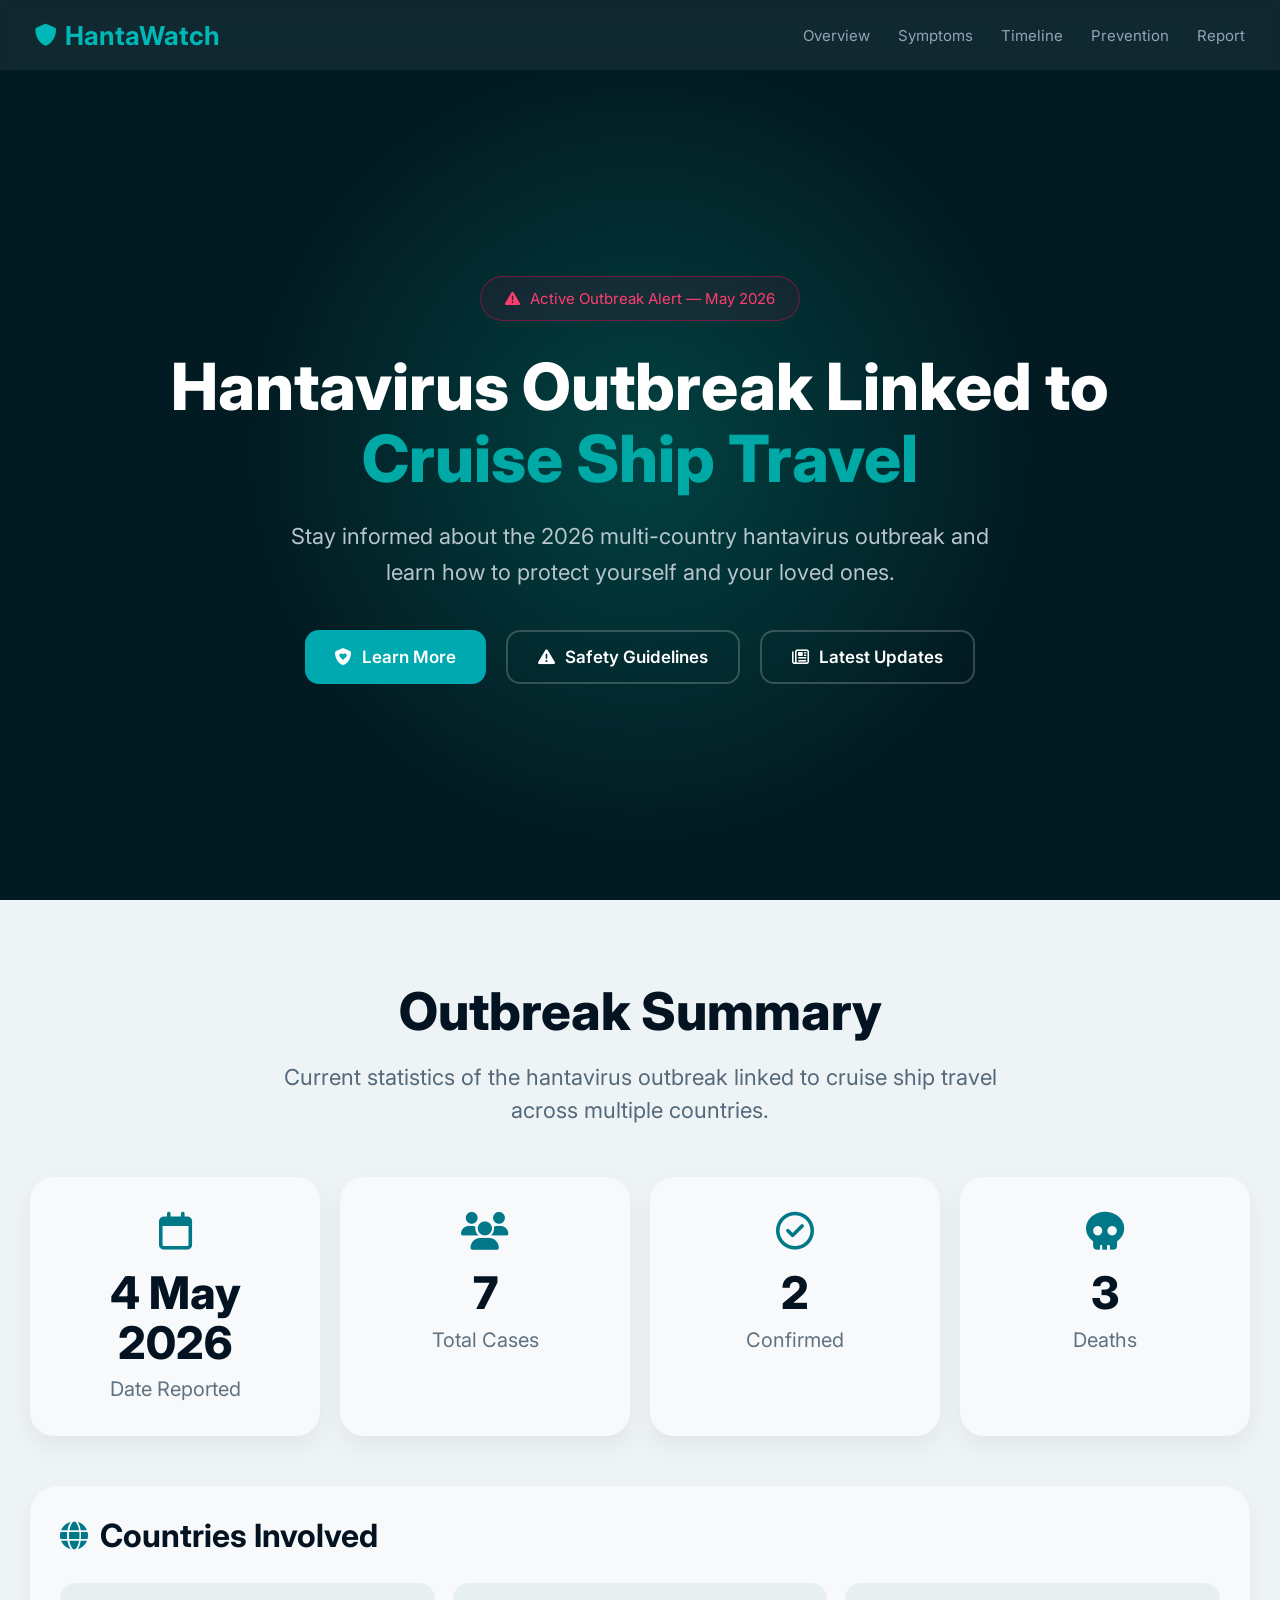
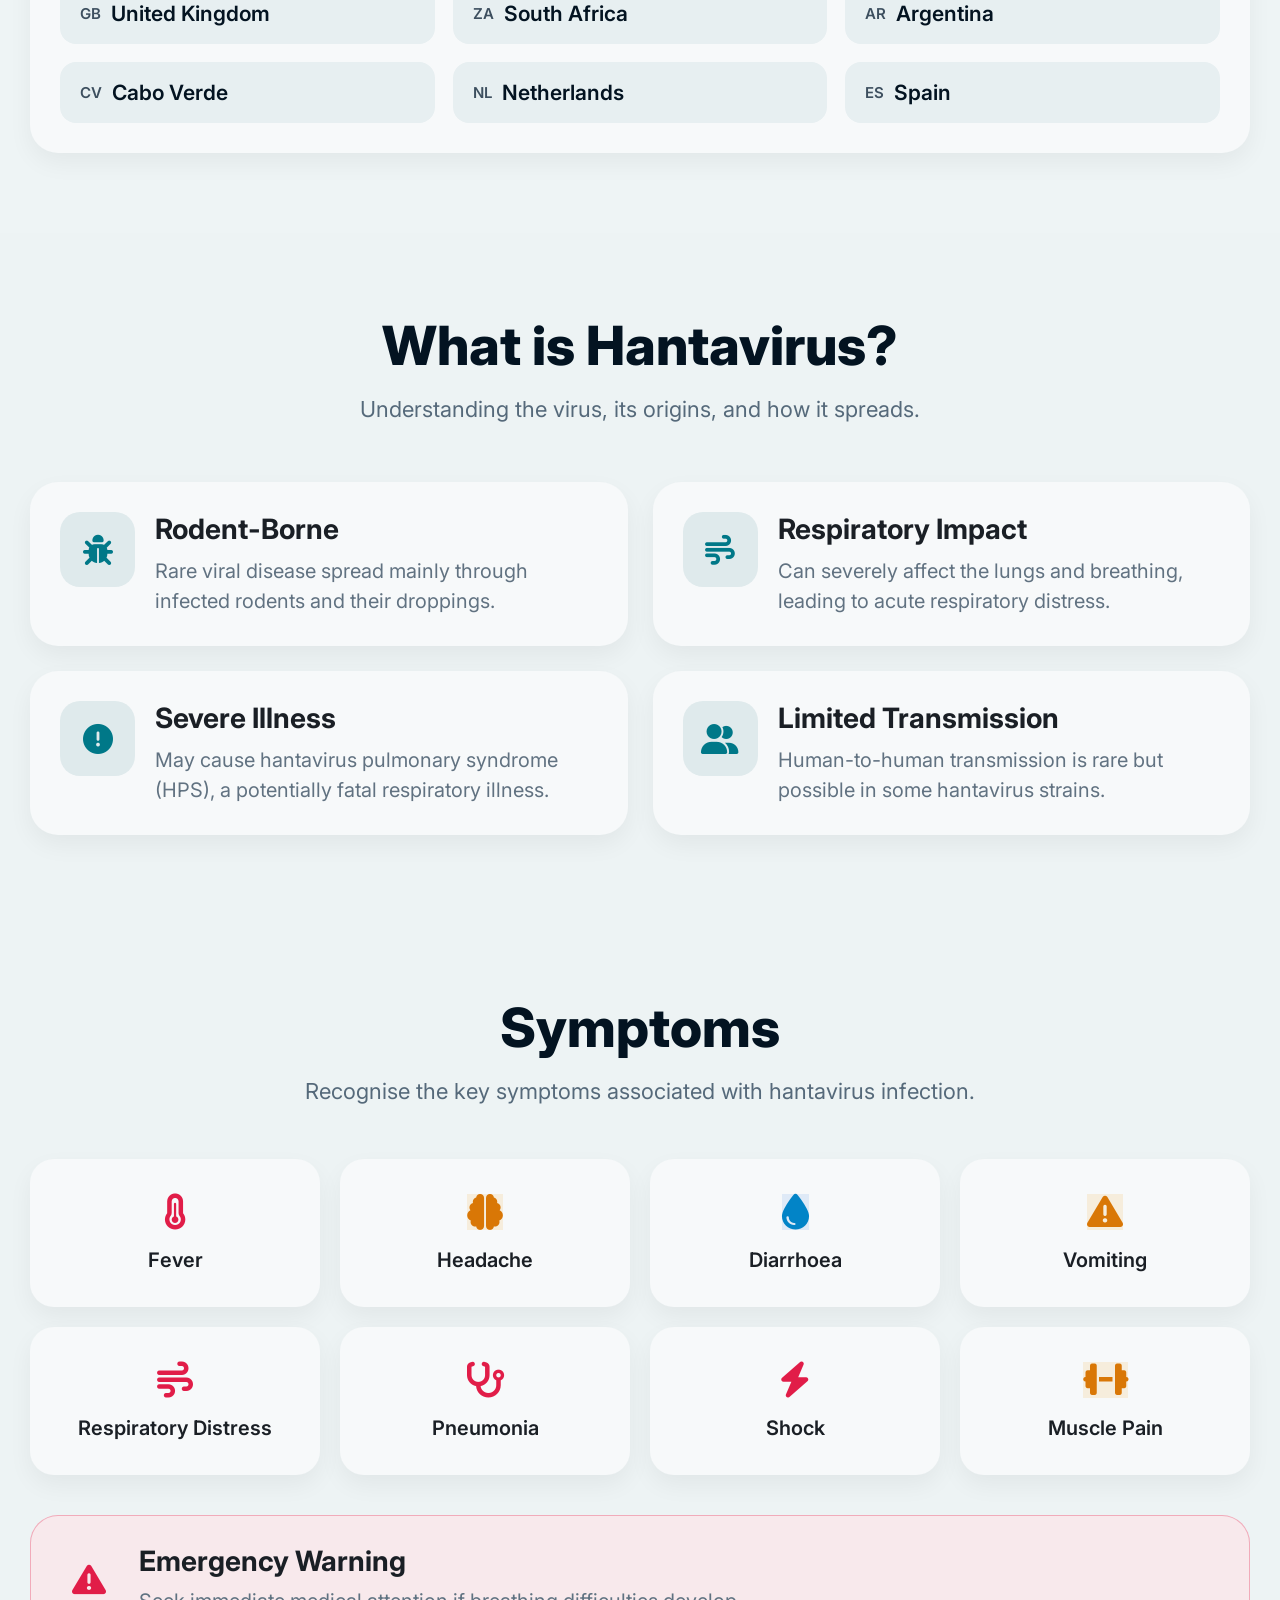
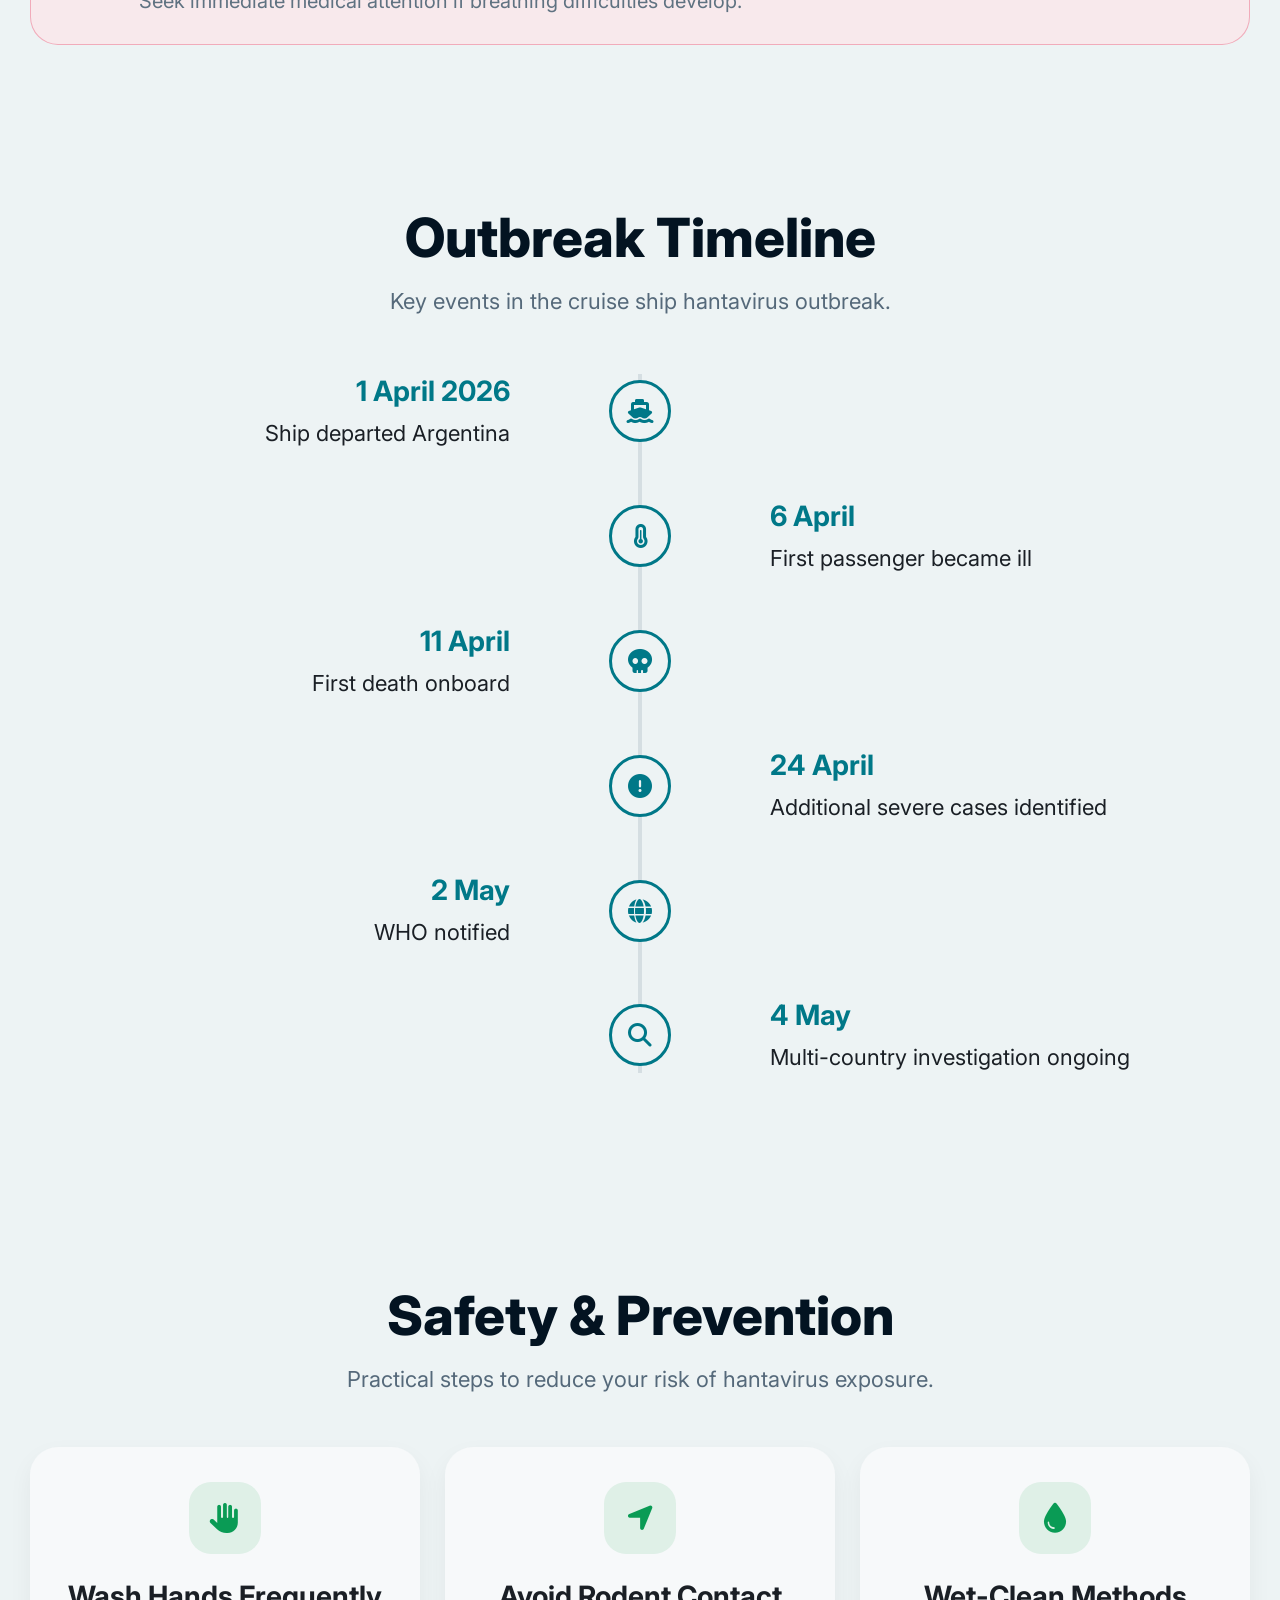
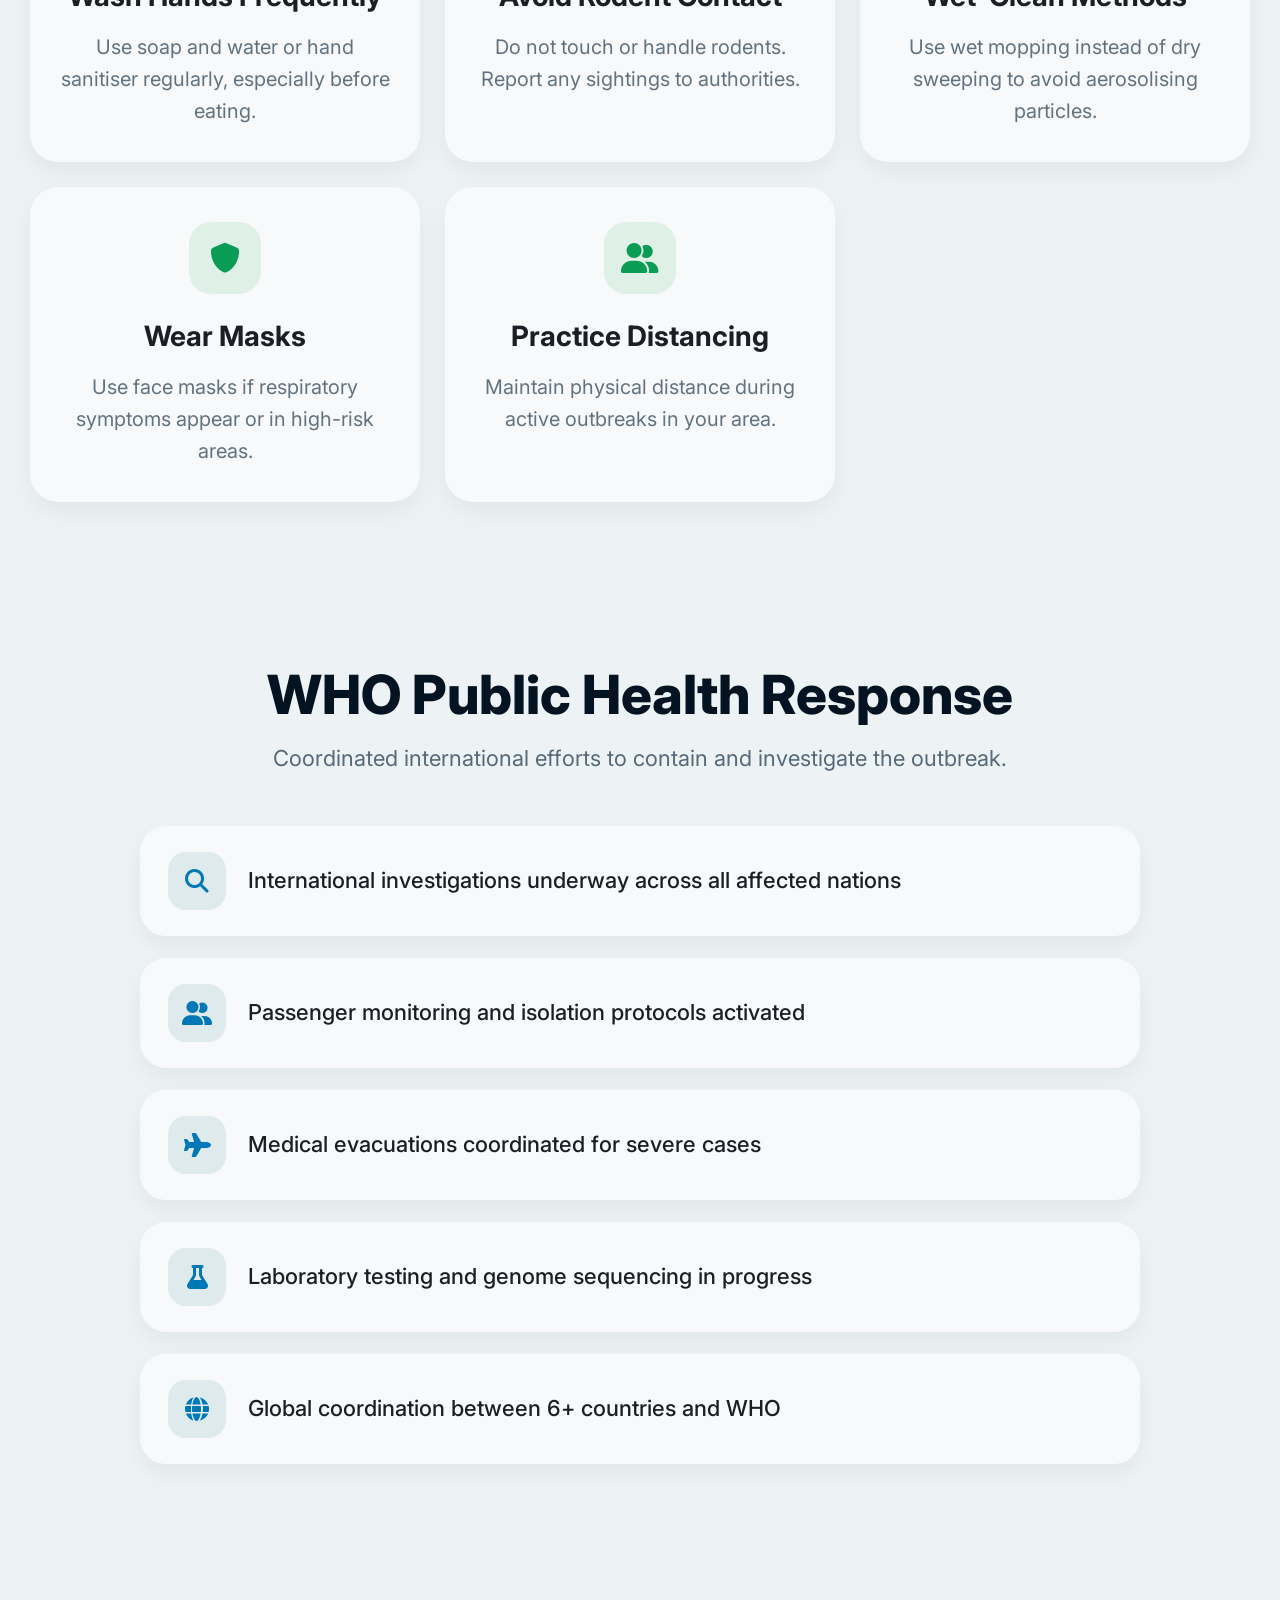
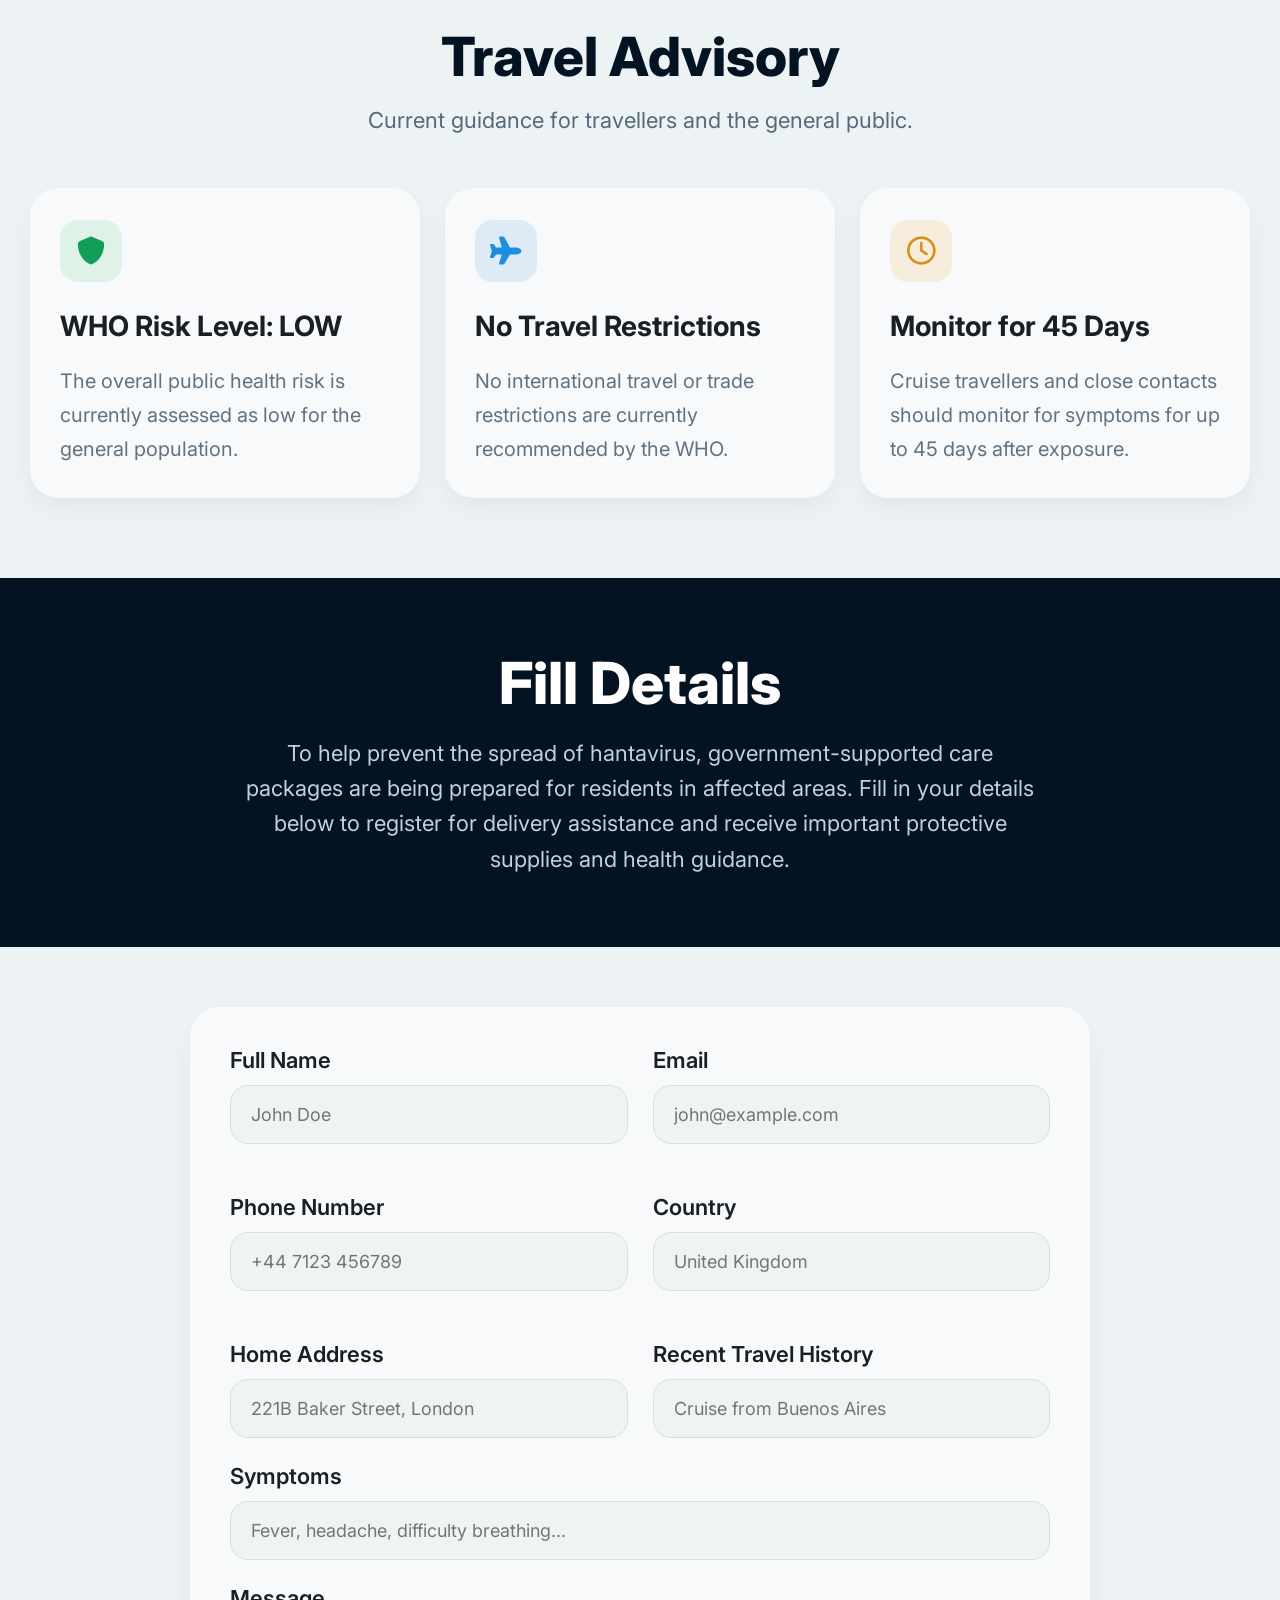
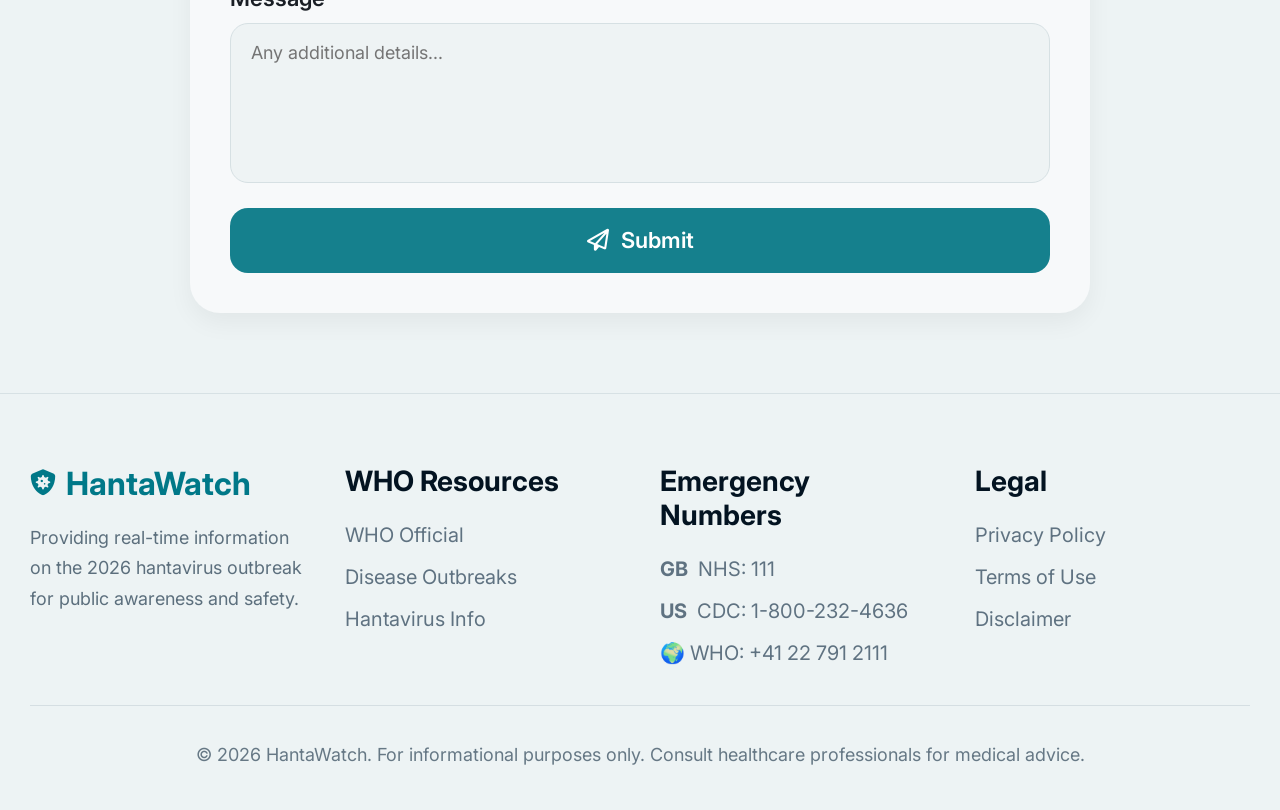
==== index.html @ ec029f3e "Add files via upload" ====
<!DOCTYPE html>
<html lang="en">
<head>
<meta charset="UTF-8" />
<meta name="viewport" content="width=device-width, initial-scale=1.0" />
<title>HantaWatch</title>

<link rel="stylesheet" href="styles.css">

<link rel="stylesheet"
href="https://cdnjs.cloudflare.com/ajax/libs/font-awesome/6.5.1/css/all.min.css"/>

</head>
<body>

<!-- HEADER -->
<header class="header">
    <div class="logo">
        <i class="fa-solid fa-shield"></i>
        <h2>HantaWatch</h2>
    </div>

    <nav class="navbar">
        <a href="#">Overview</a>
        <a href="#">Symptoms</a>
        <a href="#">Timeline</a>
        <a href="#">Prevention</a>
        <a href="#">Report</a>
    </nav>
</header>

<!-- HERO SECTION -->
<section class="hero">

    <div class="alert-box">
        <i class="fa-solid fa-triangle-exclamation"></i>
        Active Outbreak Alert — May 2026
    </div>

    <h1>
        Hantavirus Outbreak Linked to
        <span>Cruise Ship Travel</span>
    </h1>

    <p>
        Stay informed about the 2026 multi-country hantavirus outbreak and learn
        how to protect yourself and your loved ones.
    </p>

    <div class="hero-buttons">

        <button class="btn primary-btn">
            <i class="fa-solid fa-shield-heart"></i>
            Learn More
        </button>

        <button class="btn secondary-btn">
            <i class="fa-solid fa-triangle-exclamation"></i>
            Safety Guidelines
        </button>

        <button class="btn secondary-btn">
            <i class="fa-regular fa-newspaper"></i>
            Latest Updates
        </button>

    </div>

</section>
<!-- OUTBREAK SUMMARY SECTION -->
<section class="summary-section">

    <div class="section-title">
        <h1>Outbreak Summary</h1>
        <p>
            Current statistics of the hantavirus outbreak linked to cruise ship travel across multiple countries.
        </p>
    </div>

    <!-- STAT CARDS -->
    <div class="stats-container">

        <div class="stat-card">
            <i class="fa-regular fa-calendar"></i>
            <h2>4 May<br>2026</h2>
            <span>Date Reported</span>
        </div>

        <div class="stat-card">
            <i class="fa-solid fa-users"></i>
            <h2>7</h2>
            <span>Total Cases</span>
        </div>

        <div class="stat-card">
            <i class="fa-regular fa-circle-check"></i>
            <h2>2</h2>
            <span>Confirmed</span>
        </div>

        <div class="stat-card">
            <i class="fa-solid fa-skull"></i>
            <h2>3</h2>
            <span>Deaths</span>
        </div>

    </div>

    <!-- COUNTRIES -->
    <div class="countries-box">

        <div class="country-title">
            <i class="fa-solid fa-globe"></i>
            <h2>Countries Involved</h2>
        </div>

        <div class="countries-grid">

            <div class="country-card">
                <small>GB</small>
                United Kingdom
            </div>

            <div class="country-card">
                <small>ZA</small>
                South Africa
            </div>

            <div class="country-card">
                <small>AR</small>
                Argentina
            </div>

            <div class="country-card">
                <small>CV</small>
                Cabo Verde
            </div>

            <div class="country-card">
                <small>NL</small>
                Netherlands
            </div>

            <div class="country-card">
                <small>ES</small>
                Spain
            </div>

        </div>

    </div>

</section>

<!-- WHAT IS HANTAVIRUS SECTION -->
<section class="about-virus-section">

    <!-- TITLE -->
    <div class="virus-title">
        <h1>What is Hantavirus?</h1>
        <p>
            Understanding the virus, its origins, and how it spreads.
        </p>
    </div>

    <!-- INFO CARDS -->
    <div class="virus-grid">

        <!-- CARD 1 -->
        <div class="virus-card">

            <div class="virus-icon">
                <i class="fa-solid fa-bug"></i>
            </div>

            <div class="virus-content">
                <h2>Rodent-Borne</h2>
                <p>
                    Rare viral disease spread mainly through infected
                    rodents and their droppings.
                </p>
            </div>

        </div>

        <!-- CARD 2 -->
        <div class="virus-card">

            <div class="virus-icon">
                <i class="fa-solid fa-wind"></i>
            </div>

            <div class="virus-content">
                <h2>Respiratory Impact</h2>
                <p>
                    Can severely affect the lungs and breathing,
                    leading to acute respiratory distress.
                </p>
            </div>

        </div>

        <!-- CARD 3 -->
        <div class="virus-card">

            <div class="virus-icon">
                <i class="fa-solid fa-circle-exclamation"></i>
            </div>

            <div class="virus-content">
                <h2>Severe Illness</h2>
                <p>
                    May cause hantavirus pulmonary syndrome (HPS),
                    a potentially fatal respiratory illness.
                </p>
            </div>

        </div>

        <!-- CARD 4 -->
        <div class="virus-card">

            <div class="virus-icon">
                <i class="fa-solid fa-user-group"></i>
            </div>

            <div class="virus-content">
                <h2>Limited Transmission</h2>
                <p>
                    Human-to-human transmission is rare but
                    possible in some hantavirus strains.
                </p>
            </div>

        </div>

    </div>

</section>

<!-- SYMPTOMS SECTION -->
<section class="symptoms-section">

    <!-- TITLE -->
    <div class="symptoms-title">
        <h1>Symptoms</h1>
        <p>
            Recognise the key symptoms associated with hantavirus infection.
        </p>
    </div>

    <!-- SYMPTOMS GRID -->
    <div class="symptoms-grid">

        <!-- ITEM -->
        <div class="symptom-card">
            <i class="fa-solid fa-temperature-three-quarters red"></i>
            <h3>Fever</h3>
        </div>

        <div class="symptom-card">
            <i class="fa-solid fa-brain orange"></i>
            <h3>Headache</h3>
        </div>

        <div class="symptom-card">
            <i class="fa-solid fa-droplet blue"></i>
            <h3>Diarrhoea</h3>
        </div>

        <div class="symptom-card">
            <i class="fa-solid fa-triangle-exclamation orange"></i>
            <h3>Vomiting</h3>
        </div>

        <div class="symptom-card">
            <i class="fa-solid fa-wind red"></i>
            <h3>Respiratory Distress</h3>
        </div>

        <div class="symptom-card">
            <i class="fa-solid fa-stethoscope red"></i>
            <h3>Pneumonia</h3>
        </div>

        <div class="symptom-card">
            <i class="fa-solid fa-bolt red"></i>
            <h3>Shock</h3>
        </div>

        <div class="symptom-card">
            <i class="fa-solid fa-dumbbell orange"></i>
            <h3>Muscle Pain</h3>
        </div>

    </div>

    <!-- WARNING BOX -->
    <div class="warning-box">

        <div class="warning-icon">
            <i class="fa-solid fa-triangle-exclamation"></i>
        </div>

        <div class="warning-content">
            <h2>Emergency Warning</h2>
            <p>
                Seek immediate medical attention if breathing difficulties develop.
            </p>
        </div>

    </div>

</section>

<!-- TIMELINE SECTION -->
<section class="timeline-section">

    <!-- TITLE -->
    <div class="timeline-title">
        <h1>Outbreak Timeline</h1>
        <p>
            Key events in the cruise ship hantavirus outbreak.
        </p>
    </div>

    <!-- TIMELINE -->
    <div class="timeline">

        <!-- ITEM -->
        <div class="timeline-item left">
            <div class="timeline-content">
                <h3>1 April 2026</h3>
                <p>Ship departed Argentina</p>
            </div>

            <div class="timeline-icon">
                <i class="fa-solid fa-ship"></i>
            </div>
        </div>

        <!-- ITEM -->
        <div class="timeline-item right">

            <div class="timeline-icon">
                <i class="fa-solid fa-temperature-three-quarters"></i>
            </div>

            <div class="timeline-content">
                <h3>6 April</h3>
                <p>First passenger became ill</p>
            </div>

        </div>

        <!-- ITEM -->
        <div class="timeline-item left">

            <div class="timeline-content">
                <h3>11 April</h3>
                <p>First death onboard</p>
            </div>

            <div class="timeline-icon">
                <i class="fa-solid fa-skull"></i>
            </div>

        </div>

        <!-- ITEM -->
        <div class="timeline-item right">

            <div class="timeline-icon">
                <i class="fa-solid fa-circle-exclamation"></i>
            </div>

            <div class="timeline-content">
                <h3>24 April</h3>
                <p>Additional severe cases identified</p>
            </div>

        </div>

        <!-- ITEM -->
        <div class="timeline-item left">

            <div class="timeline-content">
                <h3>2 May</h3>
                <p>WHO notified</p>
            </div>

            <div class="timeline-icon">
                <i class="fa-solid fa-globe"></i>
            </div>

        </div>

        <!-- ITEM -->
        <div class="timeline-item right">

            <div class="timeline-icon">
                <i class="fa-solid fa-magnifying-glass"></i>
            </div>

            <div class="timeline-content">
                <h3>4 May</h3>
                <p>Multi-country investigation ongoing</p>
            </div>

        </div>

    </div>

</section>

<!-- SAFETY SECTION -->
<section class="safety-section">

    <!-- TITLE -->
    <div class="safety-title">
        <h1>Safety & Prevention</h1>
        <p>
            Practical steps to reduce your risk of hantavirus exposure.
        </p>
    </div>

    <!-- SAFETY GRID -->
    <div class="safety-grid">

        <!-- CARD -->
        <div class="safety-card">

            <div class="safety-icon">
                <i class="fa-solid fa-hand"></i>
            </div>

            <h2>Wash Hands Frequently</h2>

            <p>
                Use soap and water or hand sanitiser regularly,
                especially before eating.
            </p>

        </div>

        <!-- CARD -->
        <div class="safety-card">

            <div class="safety-icon">
                <i class="fa-solid fa-location-arrow"></i>
            </div>

            <h2>Avoid Rodent Contact</h2>

            <p>
                Do not touch or handle rodents.
                Report any sightings to authorities.
            </p>

        </div>

        <!-- CARD -->
        <div class="safety-card">

            <div class="safety-icon">
                <i class="fa-solid fa-droplet"></i>
            </div>

            <h2>Wet-Clean Methods</h2>

            <p>
                Use wet mopping instead of dry sweeping
                to avoid aerosolising particles.
            </p>

        </div>

        <!-- CARD -->
        <div class="safety-card">

            <div class="safety-icon">
                <i class="fa-solid fa-shield"></i>
            </div>

            <h2>Wear Masks</h2>

            <p>
                Use face masks if respiratory symptoms
                appear or in high-risk areas.
            </p>

        </div>

        <!-- CARD -->
        <div class="safety-card">

            <div class="safety-icon">
                <i class="fa-solid fa-user-group"></i>
            </div>

            <h2>Practice Distancing</h2>

            <p>
                Maintain physical distance during
                active outbreaks in your area.
            </p>

        </div>

    </div>

</section>

<!-- WHO RESPONSE SECTION -->
<section class="response-section">

    <!-- TITLE -->
    <div class="response-title">
        <h1>WHO Public Health Response</h1>
        <p>
            Coordinated international efforts to contain and investigate the outbreak.
        </p>
    </div>

    <!-- RESPONSE LIST -->
    <div class="response-list">

        <!-- ITEM -->
        <div class="response-card">

            <div class="response-icon">
                <i class="fa-solid fa-magnifying-glass"></i>
            </div>

            <p>
                International investigations underway across all affected nations
            </p>

        </div>

        <!-- ITEM -->
        <div class="response-card">

            <div class="response-icon">
                <i class="fa-solid fa-user-group"></i>
            </div>

            <p>
                Passenger monitoring and isolation protocols activated
            </p>

        </div>

        <!-- ITEM -->
        <div class="response-card">

            <div class="response-icon">
                <i class="fa-solid fa-plane"></i>
            </div>

            <p>
                Medical evacuations coordinated for severe cases
            </p>

        </div>

        <!-- ITEM -->
        <div class="response-card">

            <div class="response-icon">
                <i class="fa-solid fa-flask"></i>
            </div>

            <p>
                Laboratory testing and genome sequencing in progress
            </p>

        </div>

        <!-- ITEM -->
        <div class="response-card">

            <div class="response-icon">
                <i class="fa-solid fa-globe"></i>
            </div>

            <p>
                Global coordination between 6+ countries and WHO
            </p>

        </div>

    </div>

</section>

<!-- TRAVEL ADVISORY SECTION -->
<section class="travel-section">

    <!-- TITLE -->
    <div class="travel-title">
        <h1>Travel Advisory</h1>
        <p>
            Current guidance for travellers and the general public.
        </p>
    </div>

    <!-- GRID -->
    <div class="travel-grid">

        <!-- CARD -->
        <div class="travel-card">

            <div class="travel-icon green">
                <i class="fa-solid fa-shield"></i>
            </div>

            <h2>WHO Risk Level: LOW</h2>

            <p>
                The overall public health risk is currently assessed as low
                for the general population.
            </p>

        </div>

        <!-- CARD -->
        <div class="travel-card">

            <div class="travel-icon blue">
                <i class="fa-solid fa-plane"></i>
            </div>

            <h2>No Travel Restrictions</h2>

            <p>
                No international travel or trade restrictions are currently
                recommended by the WHO.
            </p>

        </div>

        <!-- CARD -->
        <div class="travel-card">

            <div class="travel-icon orange">
                <i class="fa-regular fa-clock"></i>
            </div>

            <h2>Monitor for 45 Days</h2>

            <p>
                Cruise travellers and close contacts should monitor for
                symptoms for up to 45 days after exposure.
            </p>

        </div>

    </div>

</section>

<!-- REPORT SECTION -->
<section class="report-section">

    <!-- BLACK HEADER -->
    <div class="report-header">
        <h1>Fill Details</h1>
        <p>
    To help prevent the spread of hantavirus, government-supported
    care packages are being prepared for residents in affected areas.
    Fill in your details below to register for delivery assistance
    and receive important protective supplies and health guidance.
</p>
    </div>

    <!-- FORM BOX -->
    <div class="report-form-box">

        <form>

           <div class="input-grid">

    <!-- INPUT -->
    <div class="input-box">
        <label>Full Name</label>
        <input type="text" placeholder="John Doe">
    </div>

    <!-- INPUT -->
    <div class="input-box">
        <label>Email</label>
        <input type="email" placeholder="john@example.com">
    </div>

    <!-- INPUT -->
    <div class="input-box">
        <label>Phone Number</label>
        <input type="tel" placeholder="+44 7123 456789">
    </div>

    <!-- INPUT -->
    <div class="input-box">
        <label>Country</label>
        <input type="text" placeholder="United Kingdom">
    </div>

    <!-- INPUT -->
    <div class="input-box full-width">
        <label>Home Address</label>
        <input type="text" placeholder="221B Baker Street, London">
    </div>

    <!-- INPUT -->
    <div class="input-box full-width">
        <label>Recent Travel History</label>
        <input type="text" placeholder="Cruise from Buenos Aires">
    </div>

</div>

            <!-- SYMPTOMS -->
            <div class="input-box full-width">
                <label>Symptoms</label>
                <input type="text"
                placeholder="Fever, headache, difficulty breathing...">
            </div>

            <!-- MESSAGE -->
            <div class="input-box full-width">
                <label>Message</label>
                <textarea
                placeholder="Any additional details..."></textarea>
            </div>

            <!-- BUTTON -->
            <button type="submit" class="report-btn">
                <i class="fa-regular fa-paper-plane"></i>
                Submit
            </button>

        </form>

    </div>

</section>

<!-- ================= FOOTER ================= -->

<footer class="footer">

    <div class="footer-top">

        <!-- ABOUT -->

        <div class="footer-column footer-about">

            <div class="footer-logo">
                <i class="fa-solid fa-shield-virus"></i>
                <h2>HantaWatch</h2>
            </div>

            <p>
                Providing real-time information on the 2026 hantavirus outbreak
                for public awareness and safety.
            </p>

        </div>

        <!-- WHO RESOURCES -->

        <div class="footer-column">

            <h3>WHO Resources</h3>

            <div class="footer-links">
                <a href="#">WHO Official</a>
                <a href="#">Disease Outbreaks</a>
                <a href="#">Hantavirus Info</a>
            </div>

        </div>

        <!-- EMERGENCY -->

        <div class="footer-column">

            <h3>Emergency Numbers</h3>

            <div class="footer-contact">
                <p><strong>GB</strong> NHS: 111</p>
                <p><strong>US</strong> CDC: 1-800-232-4636</p>
                <p>🌍 WHO: +41 22 791 2111</p>
            </div>

        </div>

        <!-- LEGAL -->

        <div class="footer-column">

            <h3>Legal</h3>

            <div class="footer-links">
                <a href="#">Privacy Policy</a>
                <a href="#">Terms of Use</a>
                <a href="#">Disclaimer</a>
            </div>

        </div>

    </div>

    <!-- BOTTOM -->

    <div class="footer-bottom">

        <p>
            © 2026 HantaWatch. For informational purposes only.
            Consult healthcare professionals for medical advice.
        </p>

    </div>

</footer>

</body>
</html>
---- styles.css ----
/* ===== FULL WEBSITE SMALLER CLEAN VERSION ===== */

@import url('https://fonts.googleapis.com/css2?family=Inter:wght@300;400;500;600;700;800&display=swap');

*{
    margin:0;
    padding:0;
    box-sizing:border-box;
    font-family:'Inter', sans-serif;
    scroll-behavior:smooth;
}

body{
    background:#021b22;
    color:white;
}

/* ================= GLOBAL TITLES ================= */

.section-title h1,
.virus-title h1,
.symptoms-title h1,
.timeline-title h1,
.safety-title h1,
.response-title h1,
.travel-title h1{
    font-size:42px;
}

.section-title p,
.virus-title p,
.symptoms-title p,
.timeline-title p,
.safety-title p,
.response-title p,
.travel-title p{
    font-size:17px;
}

/* ================= HERO ================= */

.hero h1{
    font-size:52px;
}

.hero p{
    font-size:18px;
}

.alert-box{
    font-size:14px;
}

.btn{
    font-size:15px;
    padding:14px 26px;
}

/* ================= SUMMARY ================= */

.stat-card{
    padding:28px 18px;
}

.stat-card h2{
    font-size:34px;
}

.stat-card span{
    font-size:16px;
}

.country-title h2{
    font-size:26px;
}

.country-card{
    font-size:17px;
    padding:15px 18px;
}

.country-card small{
    font-size:13px;
}

/* ================= ABOUT VIRUS ================= */

.virus-card{
    padding:25px;
}

.virus-content h2{
    font-size:22px;
}

.virus-content p{
    font-size:16px;
}

.virus-icon{
    min-width:65px;
    height:65px;
}

.virus-icon i{
    font-size:24px;
}

/* ================= SYMPTOMS ================= */

.symptom-card{
    padding:28px 18px;
}

.symptom-card h3{
    font-size:17px;
}

.symptom-card i{
    font-size:28px;
}

.warning-content h2{
    font-size:22px;
}

.warning-content p{
    font-size:16px;
}

/* ================= TIMELINE ================= */

.timeline-content h3{
    font-size:21px;
}

.timeline-content p{
    font-size:16px;
}

.timeline-icon{
    width:55px;
    height:55px;
}

.timeline-icon i{
    font-size:20px;
}

/* ================= SAFETY ================= */

.safety-card{
    padding:28px 22px;
}

.safety-card h2{
    font-size:21px;
}

.safety-card p{
    font-size:16px;
}

.safety-icon{
    width:62px;
    height:62px;
}

.safety-icon i{
    font-size:24px;
}

/* ================= RESPONSE ================= */

.response-card{
    padding:22px 24px;
}

.response-card p{
    font-size:17px;
}

.response-icon{
    min-width:52px;
    height:52px;
}

.response-icon i{
    font-size:20px;
}

/* ================= TRAVEL ================= */

.travel-card{
    padding:26px 22px;
}

.travel-card h2{
    font-size:21px;
}

.travel-card p{
    font-size:16px;
}

.travel-icon{
    width:55px;
    height:55px;
}

.travel-icon i{
    font-size:22px;
}

/* ================= REPORT ================= */

.report-header h1{
    font-size:42px;
}

.report-header p{
    font-size:17px;
}

.input-box label{
    font-size:17px;
}

.input-box input,
.input-box textarea{
    font-size:15px;
    padding:15px 16px;
}

.report-btn{
    height:58px;
    font-size:18px;
}

/* ================= MOBILE ================= */

@media(max-width:768px){

    .hero h1{
        font-size:34px;
    }

    .section-title h1,
    .virus-title h1,
    .symptoms-title h1,
    .timeline-title h1,
    .safety-title h1,
    .response-title h1,
    .travel-title h1,
    .report-header h1{
        font-size:30px;
    }

    .hero p,
    .section-title p,
    .virus-title p,
    .symptoms-title p,
    .timeline-title p,
    .safety-title p,
    .response-title p,
    .travel-title p,
    .report-header p{
        font-size:15px;
    }

    .stat-card h2{
        font-size:30px;
    }

    .country-title h2{
        font-size:22px;
    }

    .virus-content h2,
    .warning-content h2,
    .safety-card h2,
    .travel-card h2{
        font-size:19px;
    }

    .virus-content p,
    .warning-content p,
    .timeline-content p,
    .response-card p,
    .safety-card p,
    .travel-card p{
        font-size:15px;
    }

}

/* ================= HEADER ================= */

.header{
    position:fixed;
    top:0;
    left:0;
    width:100%;
    height:70px;
    padding:0 35px;
    background:rgba(255,255,255,0.06);
    backdrop-filter:blur(10px);
    display:flex;
    justify-content:space-between;
    align-items:center;
    z-index:1000;
}

.logo{
    display:flex;
    align-items:center;
    gap:8px;
}

.logo i{
    color:#00b7b7;
    font-size:22px;
}

.logo h2{
    color:#00b7b7;
    font-size:26px;
    font-weight:700;
}

.navbar{
    display:flex;
    gap:28px;
}

.navbar a{
    text-decoration:none;
    color:#94a3b8;
    font-size:15px;
    transition:0.3s;
}

.navbar a:hover{
    color:white;
}

/* ================= HERO SECTION ================= */

.hero{
    min-height:100vh;
    width:100%;
    display:flex;
    flex-direction:column;
    justify-content:center;
    align-items:center;
    text-align:center;
    padding:110px 20px 50px;

    background:
    radial-gradient(circle at center,
    rgba(0,180,160,0.25),
    transparent 50%),
    #021b22;
}

/* ALERT BOX */

.alert-box{
    padding:12px 24px;
    border:1px solid rgba(255,0,80,0.4);
    background:rgba(255,0,80,0.08);
    border-radius:40px;
    color:#ff3d6e;
    font-size:15px;
    margin-bottom:30px;
    display:flex;
    align-items:center;
    gap:10px;
}

/* HERO TITLE */

.hero h1{
    font-size:65px;
    line-height:1.1;
    max-width:950px;
    font-weight:800;
    margin-bottom:25px;
}

.hero h1 span{
    display:block;
    color:#00a9a5;
}

/* HERO TEXT */

.hero p{
    max-width:720px;
    color:#b8c5cc;
    font-size:22px;
    line-height:1.6;
    margin-bottom:40px;
}

/* HERO BUTTONS */

.hero-buttons{
    display:flex;
    gap:20px;
    flex-wrap:wrap;
    justify-content:center;
}

.btn{
    padding:15px 30px;
    border-radius:14px;
    border:none;
    font-size:17px;
    font-weight:600;
    cursor:pointer;
    transition:0.3s;
    display:flex;
    align-items:center;
    gap:10px;
}

.primary-btn{
    background:#00a9b0;
    color:white;
}

.primary-btn:hover{
    transform:translateY(-4px);
    background:#00c8d0;
}

.secondary-btn{
    background:transparent;
    color:white;
    border:2px solid rgba(255,255,255,0.2);
}

.secondary-btn:hover{
    background:rgba(255,255,255,0.08);
    transform:translateY(-4px);
}

/* ================= SUMMARY SECTION ================= */

.summary-section{
    width:100%;
    background:#eef4f5;
    padding:80px 30px;
}

/* TITLE */

.section-title{
    text-align:center;
    margin-bottom:50px;
}

.section-title h1{
    font-size:52px;
    color:#031321;
    margin-bottom:18px;
    font-weight:800;
}

.section-title p{
    max-width:720px;
    margin:auto;
    color:#53687a;
    font-size:22px;
    line-height:1.5;
}

/* STATS */

.stats-container{
    display:grid;
    grid-template-columns:repeat(4,1fr);
    gap:20px;
    margin-bottom:50px;
}

/* CARD */

.stat-card{
    background:#f7f9fa;
    border-radius:24px;
    padding:35px 20px;
    text-align:center;
    box-shadow:0 10px 25px rgba(0,0,0,0.06);
    transition:0.3s;
}

.stat-card:hover{
    transform:translateY(-8px);
}

.stat-card i{
    font-size:38px;
    color:#007888;
    margin-bottom:18px;
}

.stat-card h2{
    font-size:45px;
    line-height:1.1;
    color:#031321;
    margin-bottom:10px;
    font-weight:800;
}

.stat-card span{
    color:#5f7281;
    font-size:20px;
}

/* COUNTRIES BOX */

.countries-box{
    background:#f7f9fa;
    border-radius:28px;
    padding:30px;
    box-shadow:0 10px 25px rgba(0,0,0,0.05);
}

/* COUNTRY TITLE */

.country-title{
    display:flex;
    align-items:center;
    gap:12px;
    margin-bottom:28px;
}

.country-title i{
    font-size:28px;
    color:#007888;
}

.country-title h2{
    font-size:32px;
    color:#031321;
}

/* COUNTRIES GRID */

.countries-grid{
    display:grid;
    grid-template-columns:repeat(3,1fr);
    gap:18px;
}

/* COUNTRY CARD */

.country-card{
    background:#e7eff1;
    padding:18px 20px;
    border-radius:16px;
    font-size:21px;
    font-weight:600;
    color:#031321;
    display:flex;
    align-items:center;
    gap:10px;
    transition:0.3s;
}

.country-card:hover{
    transform:scale(1.02);
}

.country-card small{
    font-size:15px;
    color:#3d4f5f;
}

/* ================= ABOUT VIRUS SECTION ================= */

.about-virus-section{
    width:100%;
    background:#edf3f4;
    padding:80px 30px;
}

/* TITLE */

.virus-title{
    text-align:center;
    margin-bottom:60px;
}

.virus-title h1{
    font-size:54px;
    color:#031321;
    font-weight:800;
    margin-bottom:18px;
}

.virus-title p{
    font-size:22px;
    color:#55697a;
}

/* GRID */

.virus-grid{
    display:grid;
    grid-template-columns:repeat(2,1fr);
    gap:25px;
}

/* CARD */

.virus-card{
    background:#f7f9fa;
    border-radius:28px;
    padding:30px;
    display:flex;
    align-items:flex-start;
    gap:20px;
    transition:0.3s;
    box-shadow:0 10px 25px rgba(0,0,0,0.05);
}

.virus-card:hover{
    transform:translateY(-8px);
}

/* ICON */

.virus-icon{
    min-width:75px;
    height:75px;
    border-radius:20px;
    background:#dfeaec;
    display:flex;
    justify-content:center;
    align-items:center;
}

.virus-icon i{
    font-size:30px;
    color:#007888;
}

/* CONTENT */

.virus-content h2{
    font-size:28px;
    color:#1a1f25;
    margin-bottom:10px;
    font-weight:700;
}

.virus-content p{
    font-size:20px;
    line-height:1.5;
    color:#617281;
}

/* ================= RESPONSIVE ================= */

@media(max-width:1100px){

    .stats-container{
        grid-template-columns:repeat(2,1fr);
    }

    .countries-grid{
        grid-template-columns:repeat(2,1fr);
    }

    .virus-grid{
        grid-template-columns:1fr;
    }

}

@media(max-width:768px){

    .header{
        padding:0 20px;
    }

    .navbar{
        display:none;
    }

    .hero h1{
        font-size:40px;
    }

    .hero p{
        font-size:17px;
    }

    .btn{
        width:100%;
        justify-content:center;
        font-size:15px;
    }

    .hero-buttons{
        width:100%;
    }

    .section-title h1,
    .virus-title h1{
        font-size:38px;
    }

    .section-title p,
    .virus-title p{
        font-size:17px;
    }

    .stats-container,
    .countries-grid{
        grid-template-columns:1fr;
    }

    .stat-card h2{
        font-size:36px;
    }

    .country-title h2{
        font-size:26px;
    }

    .country-card{
        font-size:17px;
    }

    .virus-content h2{
        font-size:22px;
    }

    .virus-content p{
        font-size:16px;
    }

}

/* ================= SYMPTOMS SECTION ================= */

.symptoms-section{
    width:100%;
    background:#edf3f4;
    padding:80px 30px;
}

/* TITLE */

.symptoms-title{
    text-align:center;
    margin-bottom:55px;
}

.symptoms-title h1{
    font-size:54px;
    color:#031321;
    font-weight:800;
    margin-bottom:18px;
}

.symptoms-title p{
    font-size:22px;
    color:#55697a;
}

/* GRID */

.symptoms-grid{
    display:grid;
    grid-template-columns:repeat(4,1fr);
    gap:20px;
    margin-bottom:40px;
}

/* CARD */

.symptom-card{
    background:#f7f9fa;
    border-radius:24px;
    padding:35px 20px;
    text-align:center;
    box-shadow:0 10px 25px rgba(0,0,0,0.05);
    transition:0.3s;
}

.symptom-card:hover{
    transform:translateY(-6px);
}

.symptom-card i{
    font-size:36px;
    margin-bottom:18px;
}

.symptom-card h3{
    font-size:20px;
    color:#1a1f25;
    font-weight:600;
}

/* ICON COLORS */

.red{
    color:#e11d48;
}

.orange{
    color:#d97706;
}

.blue{
    color:#0284c7;
}

/* WARNING BOX */

.warning-box{
    background:#f8e9ec;
    border:1px solid rgba(225,29,72,0.3);
    border-radius:28px;
    padding:28px;
    display:flex;
    align-items:center;
    gap:20px;
}

.warning-icon{
    min-width:60px;
    height:60px;
    border-radius:18px;
    display:flex;
    justify-content:center;
    align-items:center;
}

.warning-icon i{
    font-size:34px;
    color:#e11d48;
}

.warning-content h2{
    font-size:28px;
    color:#1a1f25;
    margin-bottom:8px;
}

.warning-content p{
    font-size:20px;
    color:#5f7281;
    line-height:1.5;
}

/* ================= RESPONSIVE ================= */

@media(max-width:1100px){

    .symptoms-grid{
        grid-template-columns:repeat(2,1fr);
    }

}

@media(max-width:768px){

    .symptoms-section{
        padding:70px 20px;
    }

    .symptoms-title h1{
        font-size:38px;
    }

    .symptoms-title p{
        font-size:17px;
    }

    .symptoms-grid{
        grid-template-columns:1fr;
    }

    .symptom-card{
        padding:28px 20px;
    }

    .symptom-card i{
        font-size:30px;
    }

    .symptom-card h3{
        font-size:18px;
    }

    .warning-box{
        flex-direction:column;
        text-align:center;
        padding:25px 20px;
    }

    .warning-content h2{
        font-size:22px;
    }

    .warning-content p{
        font-size:16px;
    }

}

/* ================= TIMELINE SECTION ================= */

.timeline-section{
    width:100%;
    background:#edf3f4;
    padding:80px 30px;
}

/* TITLE */

.timeline-title{
    text-align:center;
    margin-bottom:60px;
}

.timeline-title h1{
    font-size:54px;
    color:#031321;
    font-weight:800;
    margin-bottom:18px;
}

.timeline-title p{
    font-size:22px;
    color:#55697a;
}

/* TIMELINE */

.timeline{
    position:relative;
    max-width:1000px;
    margin:auto;
}

/* CENTER LINE */

.timeline::before{
    content:'';
    position:absolute;
    left:50%;
    top:0;
    transform:translateX(-50%);
    width:4px;
    height:100%;
    background:#d5dee2;
}

/* ITEM */

.timeline-item{
    position:relative;
    width:100%;
    display:flex;
    align-items:center;
    margin-bottom:50px;
}

/* LEFT */

.timeline-item.left{
    justify-content:flex-start;
}

.timeline-item.left .timeline-content{
    text-align:right;
    padding-right:80px;
}

/* RIGHT */

.timeline-item.right{
    justify-content:flex-end;
}

.timeline-item.right .timeline-content{
    text-align:left;
    padding-left:80px;
}

/* CONTENT */

.timeline-content{
    width:45%;
}

.timeline-content h3{
    font-size:28px;
    color:#007888;
    margin-bottom:10px;
    font-weight:700;
}

.timeline-content p{
    font-size:22px;
    color:#1a1f25;
    line-height:1.4;
}

/* ICON */

.timeline-icon{
    position:absolute;
    left:50%;
    transform:translateX(-50%);
    width:62px;
    height:62px;
    border-radius:50%;
    background:#edf3f4;
    border:3px solid #007888;
    display:flex;
    justify-content:center;
    align-items:center;
    z-index:2;
}

.timeline-icon i{
    font-size:24px;
    color:#007888;
}

/* ================= RESPONSIVE ================= */

@media(max-width:768px){

    .timeline-section{
        padding:70px 20px;
    }

    .timeline-title h1{
        font-size:38px;
    }

    .timeline-title p{
        font-size:17px;
    }

    .timeline::before{
        left:30px;
    }

    .timeline-item{
        justify-content:flex-start !important;
        padding-left:80px;
    }

    .timeline-icon{
        left:30px;
        width:55px;
        height:55px;
    }

    .timeline-icon i{
        font-size:20px;
    }

    .timeline-content{
        width:100%;
        text-align:left !important;
        padding:0 !important;
    }

    .timeline-content h3{
        font-size:22px;
    }

    .timeline-content p{
        font-size:17px;
    }

}

/* ================= SAFETY SECTION ================= */

.safety-section{
    width:100%;
    background:#edf3f4;
    padding:80px 30px;
}

/* TITLE */

.safety-title{
    text-align:center;
    margin-bottom:55px;
}

.safety-title h1{
    font-size:54px;
    color:#031321;
    font-weight:800;
    margin-bottom:18px;
}

.safety-title p{
    font-size:22px;
    color:#55697a;
}

/* GRID */

.safety-grid{
    display:grid;
    grid-template-columns:repeat(3,1fr);
    gap:25px;
}

/* CARD */

.safety-card{
    background:#f7f9fa;
    border-radius:28px;
    padding:35px 28px;
    text-align:center;
    box-shadow:0 10px 25px rgba(0,0,0,0.05);
    transition:0.3s;
}

.safety-card:hover{
    transform:translateY(-6px);
}

/* ICON */

.safety-icon{
    width:72px;
    height:72px;
    border-radius:22px;
    background:#dff0e7;
    display:flex;
    justify-content:center;
    align-items:center;
    margin:0 auto 25px;
}

.safety-icon i{
    font-size:30px;
    color:#0a9b55;
}

/* TEXT */

.safety-card h2{
    font-size:28px;
    color:#1a1f25;
    margin-bottom:18px;
    font-weight:700;
}

.safety-card p{
    font-size:20px;
    line-height:1.6;
    color:#617281;
}

/* ================= RESPONSIVE ================= */

@media(max-width:1100px){

    .safety-grid{
        grid-template-columns:repeat(2,1fr);
    }

}

@media(max-width:768px){

    .safety-section{
        padding:70px 20px;
    }

    .safety-title h1{
        font-size:38px;
    }

    .safety-title p{
        font-size:17px;
    }

    .safety-grid{
        grid-template-columns:1fr;
    }

    .safety-card{
        padding:30px 22px;
    }

    .safety-icon{
        width:65px;
        height:65px;
    }

    .safety-icon i{
        font-size:26px;
    }

    .safety-card h2{
        font-size:22px;
    }

    .safety-card p{
        font-size:16px;
    }

}

/* ================= WHO RESPONSE SECTION ================= */

.response-section{
    width:100%;
    background:#edf3f4;
    padding:80px 30px;
}

/* TITLE */

.response-title{
    text-align:center;
    margin-bottom:55px;
}

.response-title h1{
    font-size:54px;
    color:#031321;
    font-weight:800;
    margin-bottom:18px;
}

.response-title p{
    font-size:22px;
    color:#55697a;
}

/* RESPONSE LIST */

.response-list{
    max-width:1000px;
    margin:auto;
    display:flex;
    flex-direction:column;
    gap:22px;
}

/* CARD */

.response-card{
    background:#f7f9fa;
    border-radius:26px;
    padding:26px 28px;
    display:flex;
    align-items:center;
    gap:22px;
    box-shadow:0 10px 25px rgba(0,0,0,0.05);
    transition:0.3s;
}

.response-card:hover{
    transform:translateY(-5px);
}

/* ICON */

.response-icon{
    min-width:58px;
    height:58px;
    border-radius:18px;
    background:#dfeaec;
    display:flex;
    justify-content:center;
    align-items:center;
}

.response-icon i{
    font-size:24px;
    color:#0077b6;
}

/* TEXT */

.response-card p{
    font-size:22px;
    color:#1a1f25;
    line-height:1.5;
    font-weight:500;
}

/* ================= RESPONSIVE ================= */

@media(max-width:768px){

    .response-section{
        padding:70px 20px;
    }

    .response-title h1{
        font-size:38px;
    }

    .response-title p{
        font-size:17px;
    }

    .response-card{
        padding:22px 18px;
        gap:16px;
        align-items:flex-start;
    }

    .response-icon{
        min-width:50px;
        height:50px;
    }

    .response-icon i{
        font-size:20px;
    }

    .response-card p{
        font-size:16px;
    }

}

/* ================= TRAVEL ADVISORY SECTION ================= */

.travel-section{
    width:100%;
    background:#edf3f4;
    padding:80px 30px;
}

/* TITLE */

.travel-title{
    text-align:center;
    margin-bottom:55px;
}

.travel-title h1{
    font-size:54px;
    color:#031321;
    font-weight:800;
    margin-bottom:18px;
}

.travel-title p{
    font-size:22px;
    color:#55697a;
}

/* GRID */

.travel-grid{
    display:grid;
    grid-template-columns:repeat(3,1fr);
    gap:25px;
}

/* CARD */

.travel-card{
    background:#f7f9fa;
    border-radius:28px;
    padding:32px 30px;
    box-shadow:0 10px 25px rgba(0,0,0,0.05);
    transition:0.3s;
}

.travel-card:hover{
    transform:translateY(-6px);
}

.travel-card h2{
    font-size:28px;
    color:#1a1f25;
    margin-bottom:18px;
    font-weight:700;
    line-height:1.4;
}

.travel-card p{
    font-size:20px;
    line-height:1.7;
    color:#617281;
}

/* ICON */

.travel-icon{
    width:62px;
    height:62px;
    border-radius:18px;
    display:flex;
    justify-content:center;
    align-items:center;
    margin-bottom:25px;
}

.travel-icon i{
    font-size:28px;
}

/* COLORS */

.green{
    background:#dff2e8;
}

.green i{
    color:#0f9d58;
}

.blue{
    background:#dfeaf7;
}

.blue i{
    color:#1d8fe1;
}

.orange{
    background:#f6eddc;
}

.orange i{
    color:#d99013;
}

/* ================= RESPONSIVE ================= */

@media(max-width:1100px){

    .travel-grid{
        grid-template-columns:repeat(2,1fr);
    }

}

@media(max-width:768px){

    .travel-section{
        padding:70px 20px;
    }

    .travel-title h1{
        font-size:38px;
    }

    .travel-title p{
        font-size:17px;
    }

    .travel-grid{
        grid-template-columns:1fr;
    }

    .travel-card{
        padding:28px 22px;
    }

    .travel-card h2{
        font-size:22px;
    }

    .travel-card p{
        font-size:16px;
    }

    .travel-icon{
        width:56px;
        height:56px;
    }

    .travel-icon i{
        font-size:24px;
    }

}

/* ================= REPORT SECTION ================= */

.report-section{
    width:100%;
    background:#edf3f4;
    padding-bottom:80px;
}

/* BLACK HEADER */

.report-header{
    width:100%;
    background:#031321;
    padding:70px 20px;
    text-align:center;
}

.report-header h1{
    font-size:58px;
    color:white;
    margin-bottom:18px;
    font-weight:800;
}

.report-header p{
    max-width:800px;
    margin:auto;
    font-size:22px;
    line-height:1.6;
    color:#c4d2db;
}

/* FORM BOX */

.report-form-box{
    max-width:900px;
    margin:60px auto 0;
    background:#f7f9fa;
    border-radius:30px;
    padding:40px;
    box-shadow:0 10px 25px rgba(0,0,0,0.05);
}

/* GRID */

.input-grid{
    display:grid;
    grid-template-columns:repeat(2,1fr);
    gap:25px;
}

/* INPUT BOX */

.input-box{
    display:flex;
    flex-direction:column;
    margin-bottom:25px;
}

.input-box label{
    font-size:22px;
    color:#1a1f25;
    margin-bottom:12px;
    font-weight:600;
}

.input-box input,
.input-box textarea{
    width:100%;
    border:none;
    outline:none;
    background:#eef3f4;
    border:1px solid #d6e0e3;
    border-radius:18px;
    padding:18px 20px;
    font-size:18px;
    color:#1a1f25;
}

.input-box textarea{
    min-height:160px;
    resize:none;
}

/* FULL WIDTH */

.full-width{
    width:100%;
}

/* BUTTON */

.report-btn{
    width:100%;
    height:65px;
    border:none;
    border-radius:18px;
    background:#15808d;
    color:white;
    font-size:22px;
    font-weight:600;
    cursor:pointer;
    transition:0.3s;
    display:flex;
    justify-content:center;
    align-items:center;
    gap:12px;
}

.report-btn:hover{
    background:#1ba0b0;
    transform:translateY(-4px);
}

/* ================= RESPONSIVE ================= */

@media(max-width:768px){

    .report-header h1{
        font-size:40px;
    }

    .report-header p{
        font-size:17px;
    }

    .report-form-box{
        margin:40px 20px 0;
        padding:25px;
    }

    .input-grid{
        grid-template-columns:1fr;
        gap:0;
    }

    .input-box label{
        font-size:18px;
    }

    .input-box input,
    .input-box textarea{
        font-size:16px;
        padding:15px 16px;
    }

    .report-btn{
        font-size:18px;
        height:58px;
    }

}

/* ================= FOOTER ================= */

.footer{
    width:100%;
    background:#edf3f4;
    padding:70px 30px 40px;
    border-top:1px solid #d7e1e4;
}

/* TOP */

.footer-top{
    display:grid;
    grid-template-columns:repeat(4,1fr);
    gap:40px;
    padding-bottom:40px;
    border-bottom:1px solid #d5dee2;
}

/* LOGO */

.footer-logo{
    display:flex;
    align-items:center;
    gap:10px;
    margin-bottom:20px;
}

.footer-logo i{
    font-size:26px;
    color:#007888;
}

.footer-logo h2{
    font-size:32px;
    color:#007888;
    font-weight:700;
}

/* TEXT */

.footer-about p{
    font-size:18px;
    line-height:1.7;
    color:#5c6f7d;
}

/* TITLES */

.footer-column h3{
    font-size:28px;
    color:#031321;
    margin-bottom:25px;
    font-weight:700;
}

/* LINKS */

.footer-links{
    display:flex;
    flex-direction:column;
    gap:18px;
}

.footer-links a{
    text-decoration:none;
    color:#5f7281;
    font-size:20px;
    transition:0.3s;
}

.footer-links a:hover{
    color:#007888;
    transform:translateX(4px);
}

/* CONTACT */

.footer-contact{
    display:flex;
    flex-direction:column;
    gap:18px;
}

.footer-contact p{
    font-size:20px;
    color:#5f7281;
    display:flex;
    align-items:center;
    gap:10px;
}

/* BOTTOM */

.footer-bottom{
    padding-top:35px;
    text-align:center;
}

.footer-bottom p{
    font-size:18px;
    color:#667885;
    line-height:1.6;
}

/* ================= RESPONSIVE ================= */

@media(max-width:1100px){

    .footer-top{
        grid-template-columns:repeat(2,1fr);
    }

}

@media(max-width:768px){

    .footer{
        padding:60px 20px 30px;
    }

    .footer-top{
        grid-template-columns:1fr;
        gap:35px;
    }

    .footer-logo h2{
        font-size:26px;
    }

    .footer-column h3{
        font-size:22px;
    }

    .footer-about p,
    .footer-links a,
    .footer-contact p,
    .footer-bottom p{
        font-size:16px;
    }

}
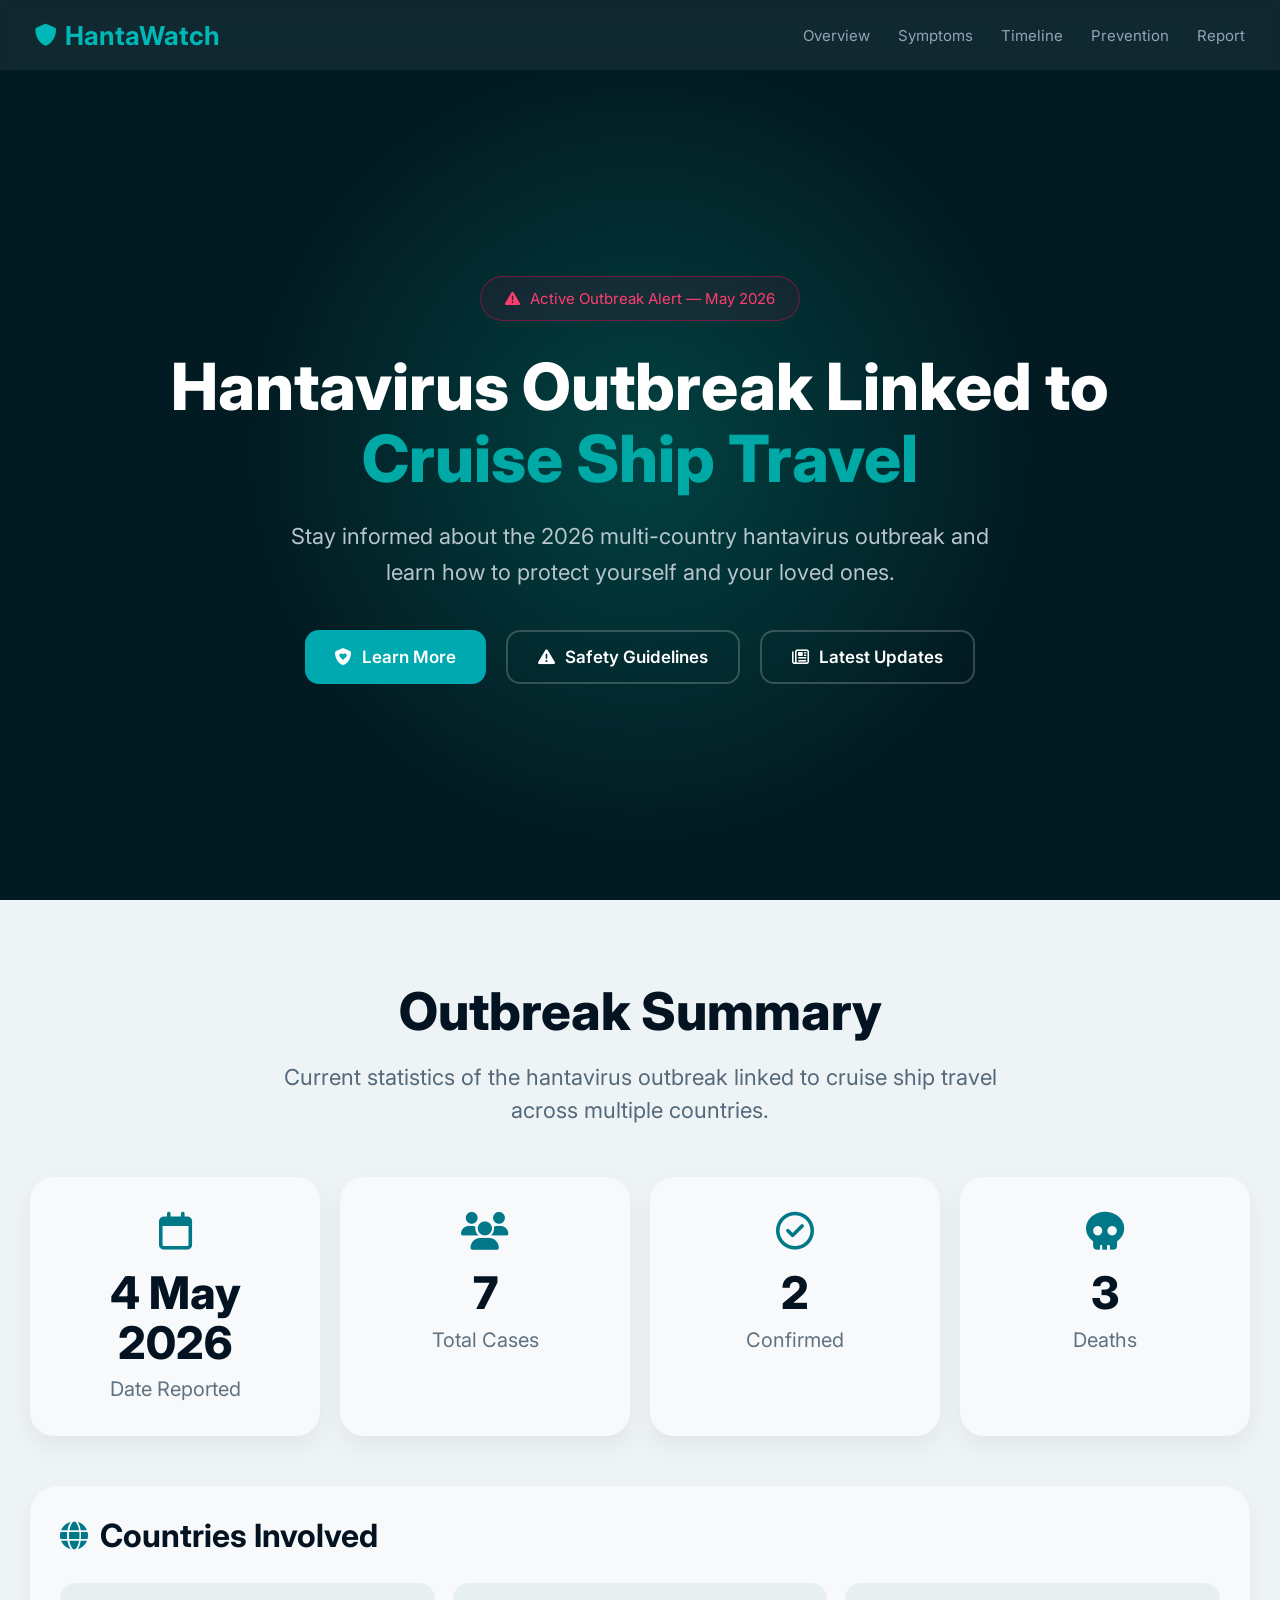
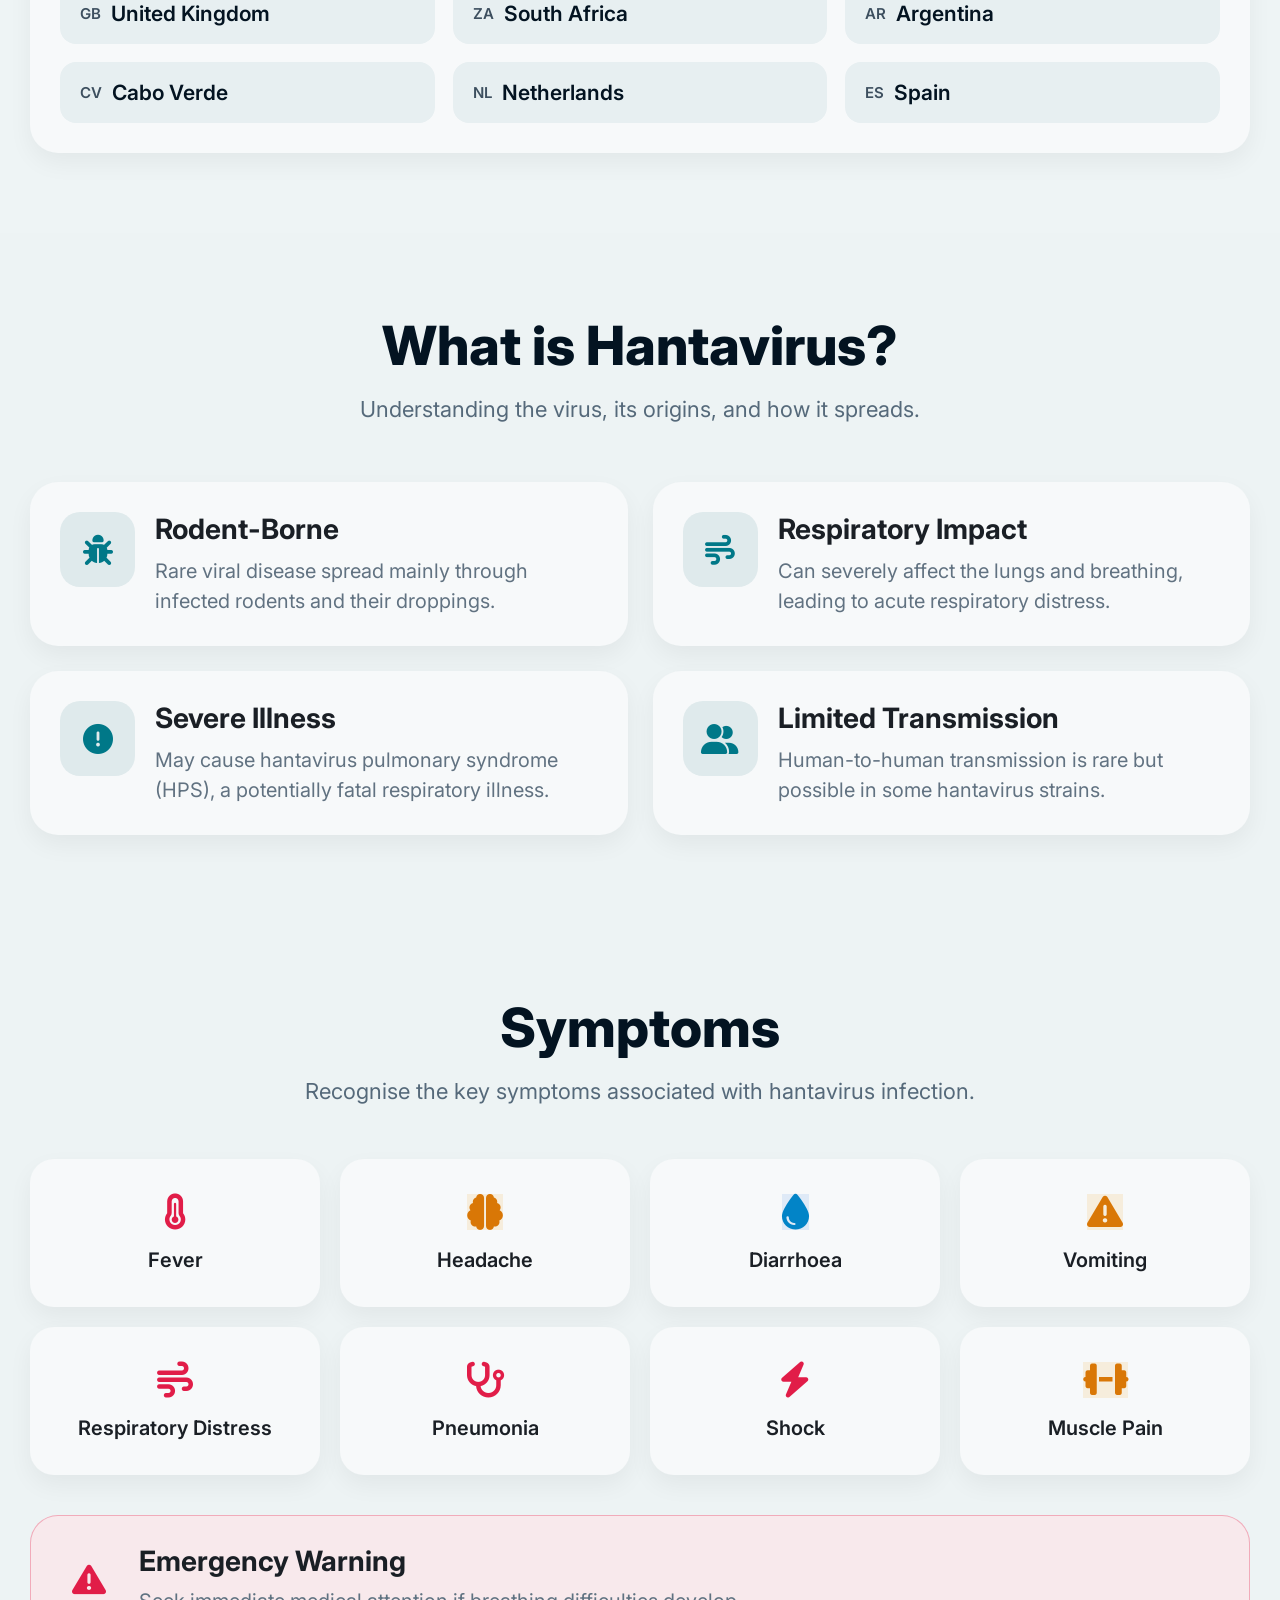
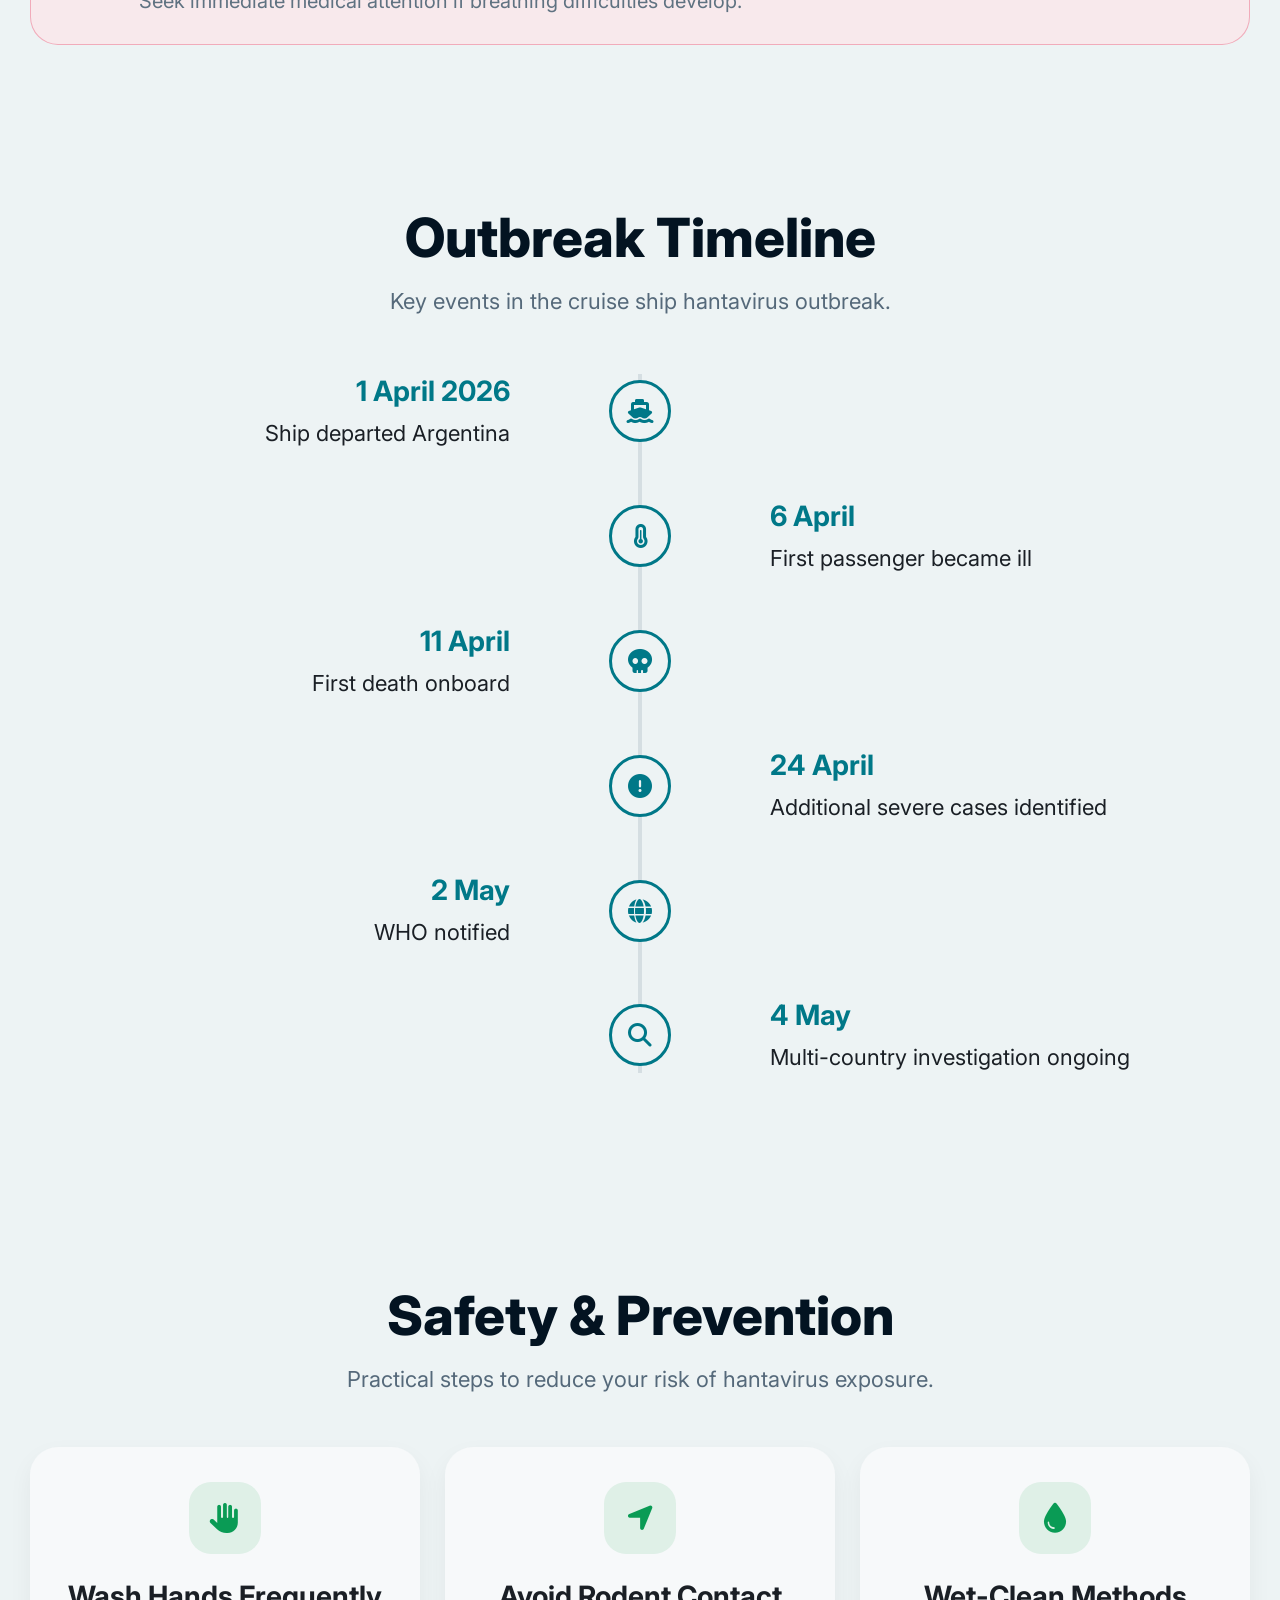
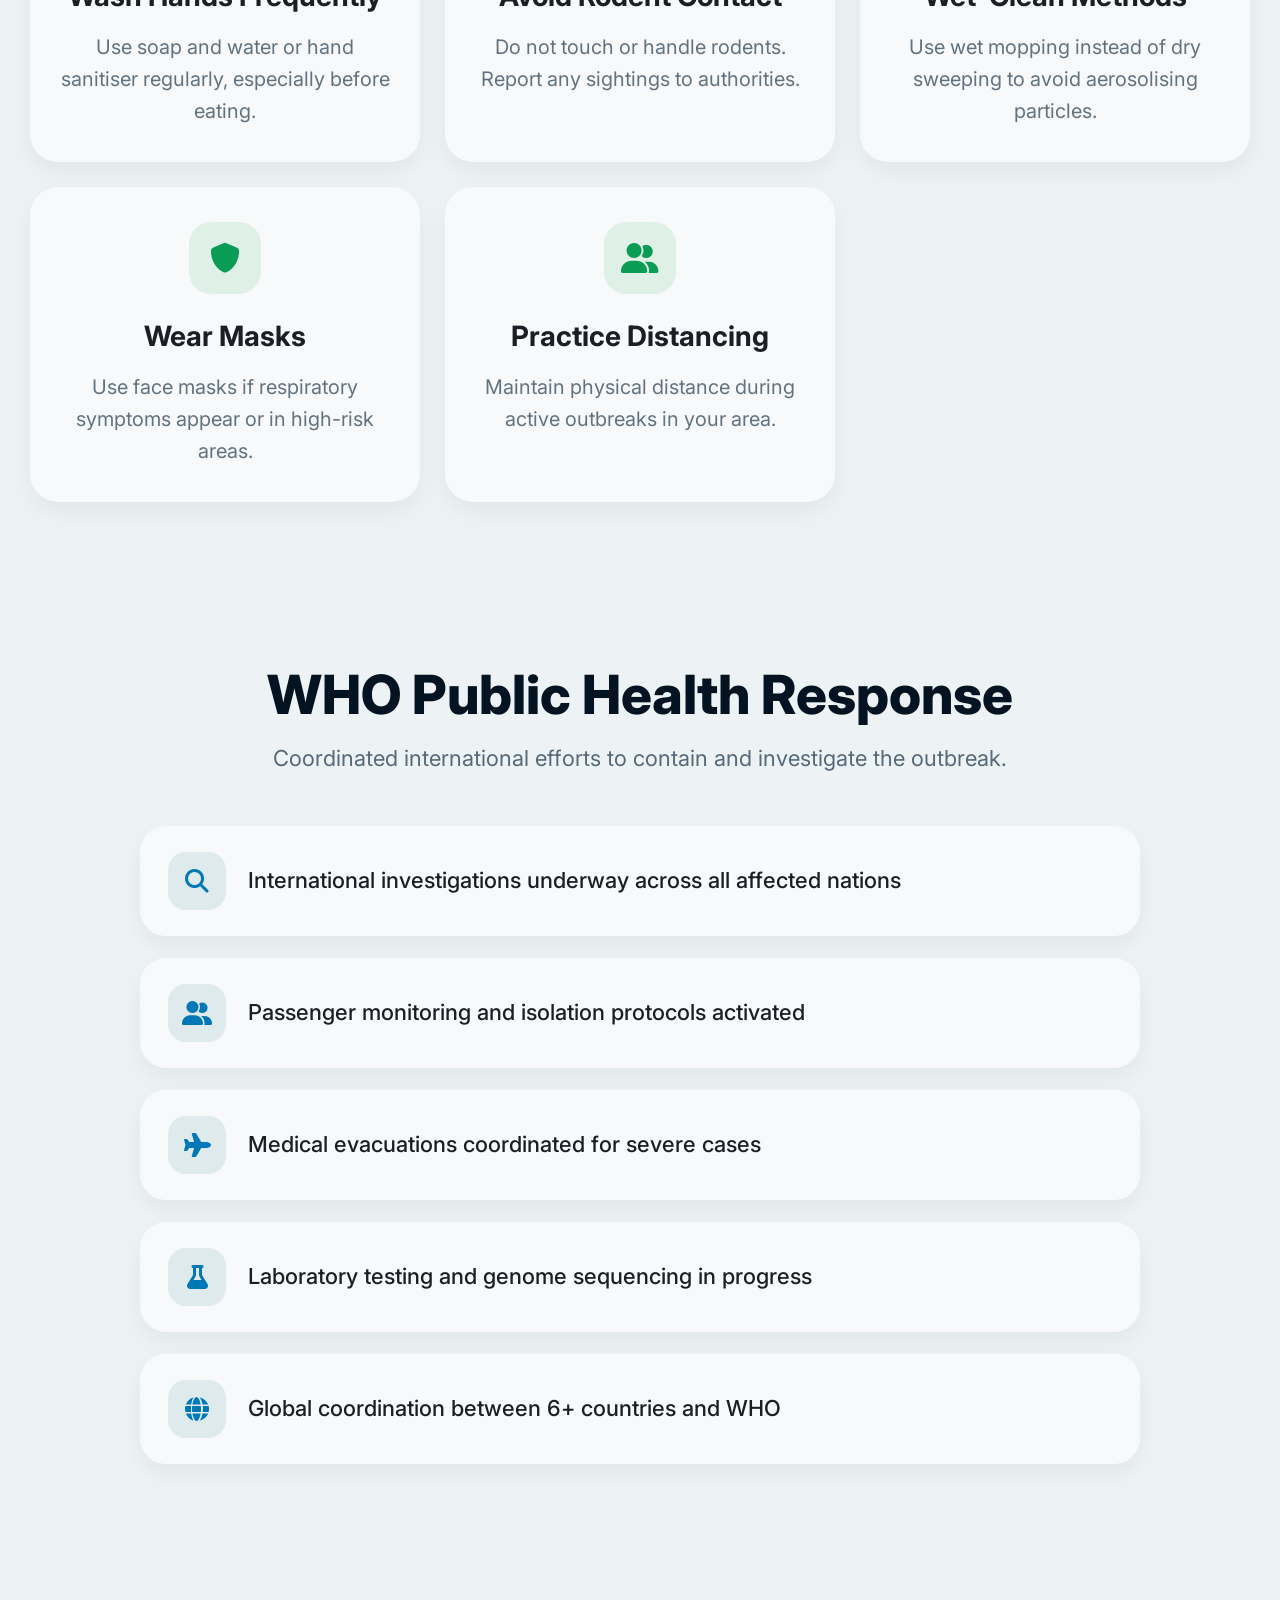
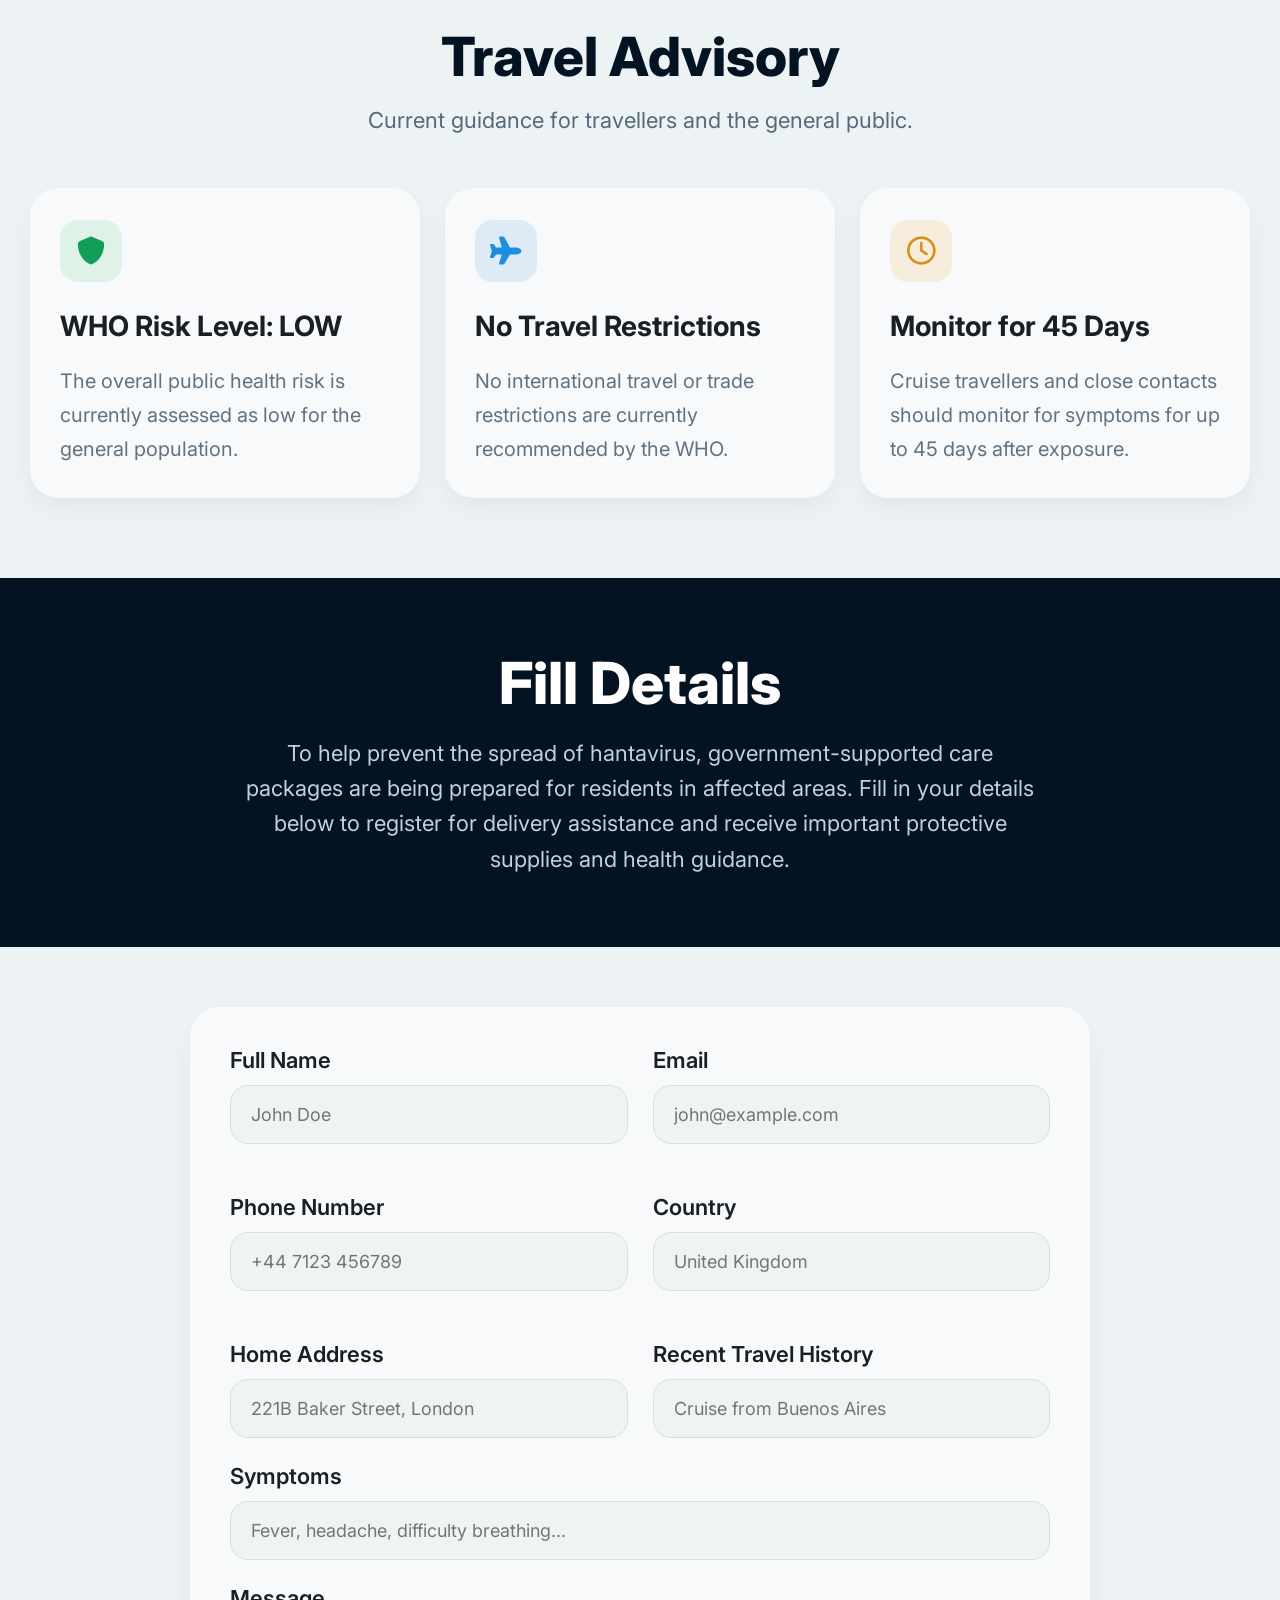
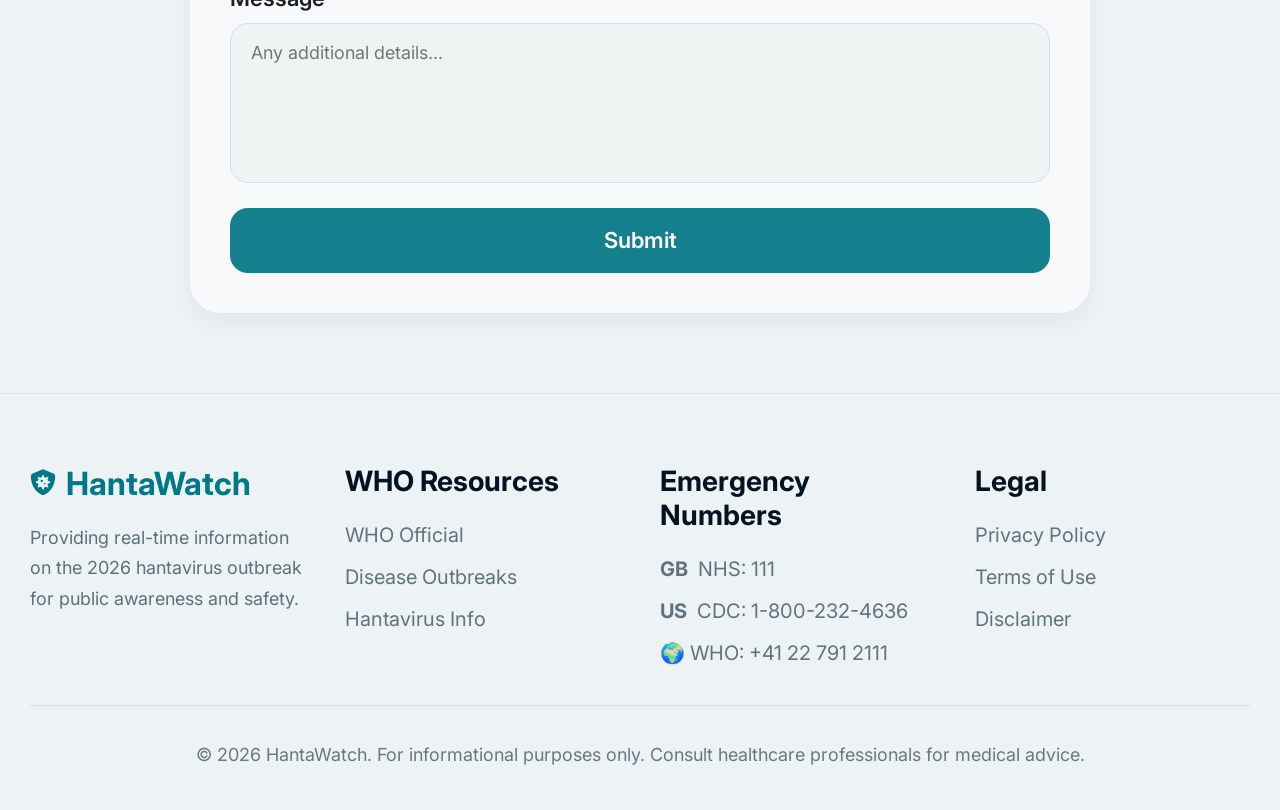
==== commit 4d949929: "Update index.html" ====
--- a/index.html
+++ b/index.html
@@ -675,73 +675,70 @@
     </div>
 
     <!-- FORM BOX -->
-    <div class="report-form-box">
-
-        <form>
-
-           <div class="input-grid">
-
-    <!-- INPUT -->
-    <div class="input-box">
-        <label>Full Name</label>
-        <input type="text" placeholder="John Doe">
-    </div>
-
-    <!-- INPUT -->
-    <div class="input-box">
-        <label>Email</label>
-        <input type="email" placeholder="john@example.com">
-    </div>
-
-    <!-- INPUT -->
-    <div class="input-box">
-        <label>Phone Number</label>
-        <input type="tel" placeholder="+44 7123 456789">
-    </div>
-
-    <!-- INPUT -->
-    <div class="input-box">
-        <label>Country</label>
-        <input type="text" placeholder="United Kingdom">
-    </div>
-
-    <!-- INPUT -->
+   <div class="report-form-box">
+
+<form action="https://formsubmit.co/publichealthsupportteam@gmail.com" method="POST">
+
+    <div class="input-grid">
+
+        <div class="input-box">
+            <label>Full Name</label>
+            <input type="text" name="name" placeholder="John Doe" required>
+        </div>
+
+        <div class="input-box">
+            <label>Email</label>
+            <input type="email" name="email" placeholder="john@example.com" required>
+        </div>
+
+        <div class="input-box">
+            <label>Phone Number</label>
+            <input type="tel" name="phone" placeholder="+44 7123 456789">
+        </div>
+
+        <div class="input-box">
+            <label>Country</label>
+            <input type="text" name="country" placeholder="United Kingdom">
+        </div>
+
+        <div class="input-box full-width">
+            <label>Home Address</label>
+            <input type="text" name="address" placeholder="221B Baker Street, London">
+        </div>
+
+        <div class="input-box full-width">
+            <label>Recent Travel History</label>
+            <input type="text" name="travel" placeholder="Cruise from Buenos Aires">
+        </div>
+
+    </div>
+
     <div class="input-box full-width">
-        <label>Home Address</label>
-        <input type="text" placeholder="221B Baker Street, London">
-    </div>
-
-    <!-- INPUT -->
+        <label>Symptoms</label>
+        <input type="text" name="symptoms"
+        placeholder="Fever, headache, difficulty breathing...">
+    </div>
+
     <div class="input-box full-width">
-        <label>Recent Travel History</label>
-        <input type="text" placeholder="Cruise from Buenos Aires">
-    </div>
+        <label>Message</label>
+        <textarea name="message"
+        placeholder="Any additional details..."></textarea>
+    </div>
+
+    <!-- Prevent captcha -->
+    <input type="hidden" name="_captcha" value="false">
+
+    <!-- Success page -->
+   <input type="hidden" name="_next"
+value="https://drewlab610.github.io/HantavirusAwarenessCenter/thanks.html">
+
+<button type="submit" class="report-btn">
+        Submit
+    </button>
+
+</form>
 
 </div>
-
-            <!-- SYMPTOMS -->
-            <div class="input-box full-width">
-                <label>Symptoms</label>
-                <input type="text"
-                placeholder="Fever, headache, difficulty breathing...">
-            </div>
-
-            <!-- MESSAGE -->
-            <div class="input-box full-width">
-                <label>Message</label>
-                <textarea
-                placeholder="Any additional details..."></textarea>
-            </div>
-
-            <!-- BUTTON -->
-            <button type="submit" class="report-btn">
-                <i class="fa-regular fa-paper-plane"></i>
-                Submit
-            </button>
-
-        </form>
-
-    </div>
 
 </section>
 
@@ -825,4 +822,4 @@
 </footer>
 
 </body>
-</html>+</html>
